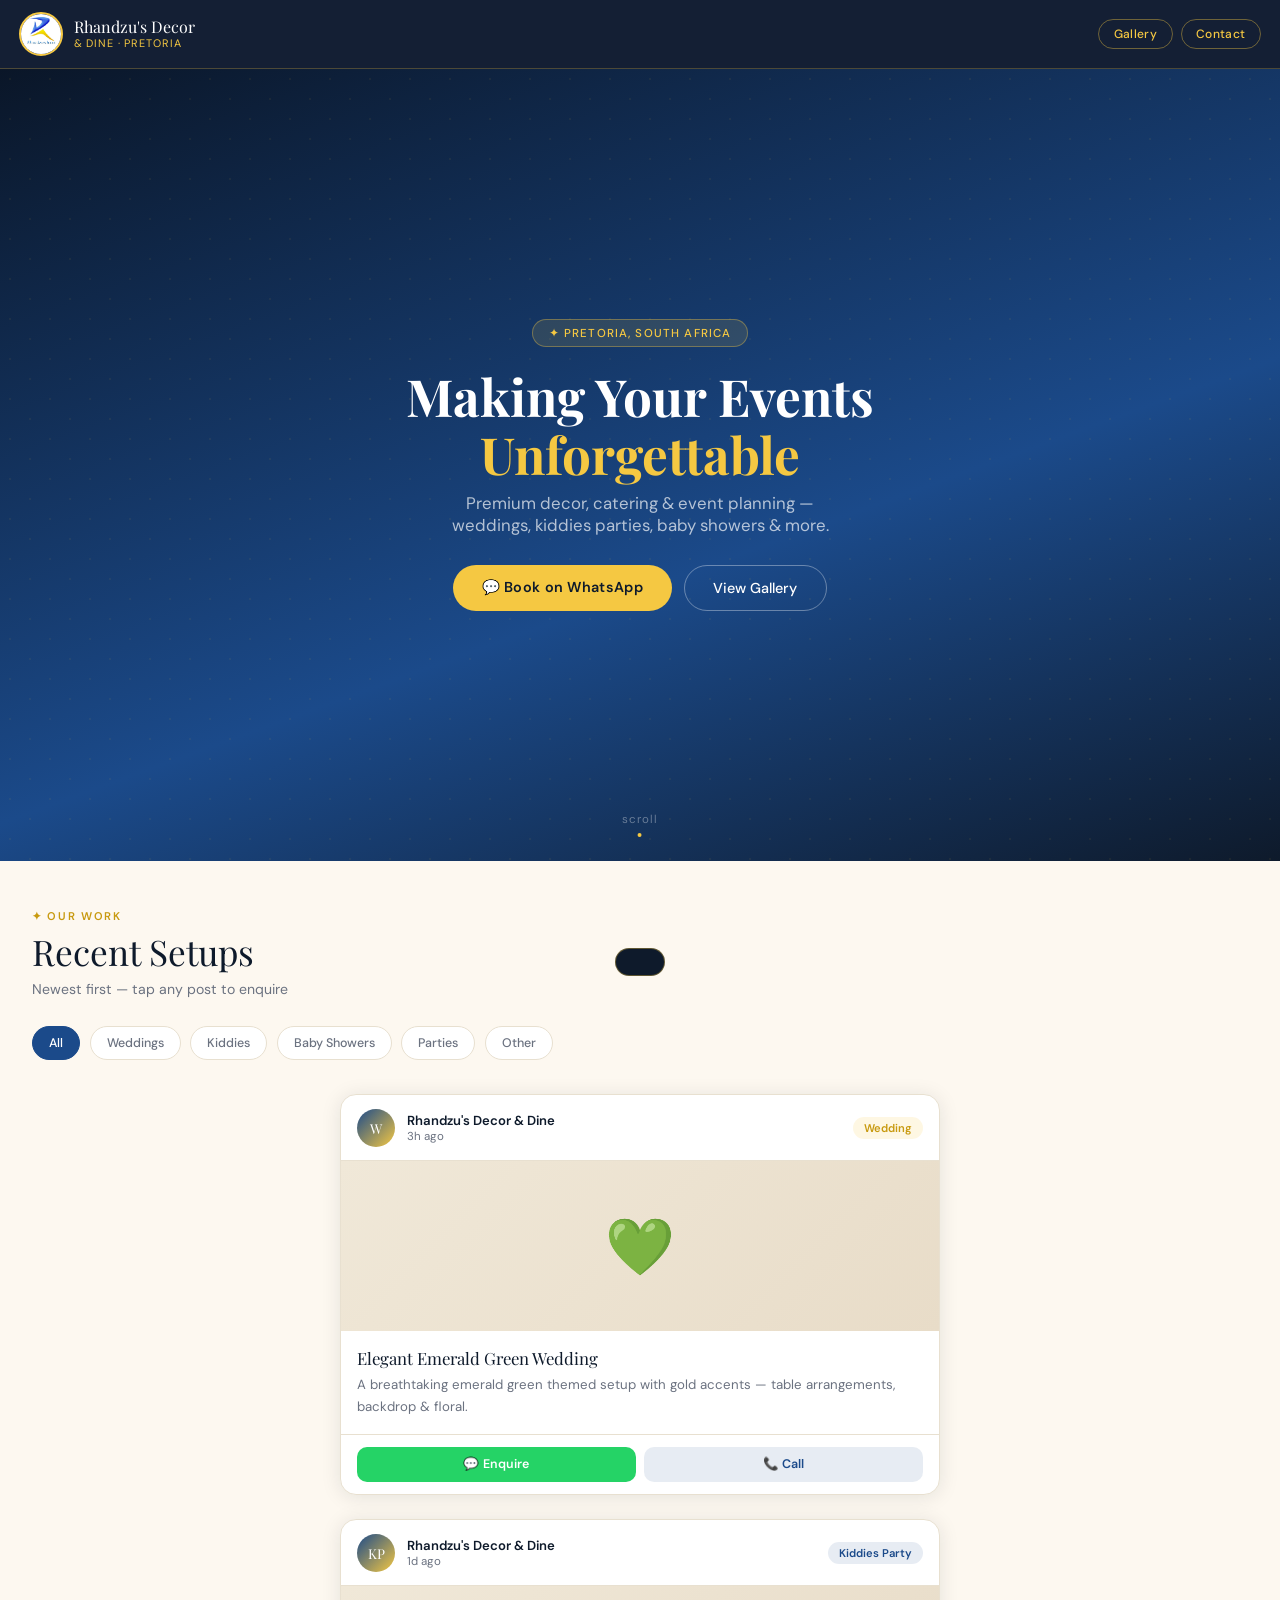
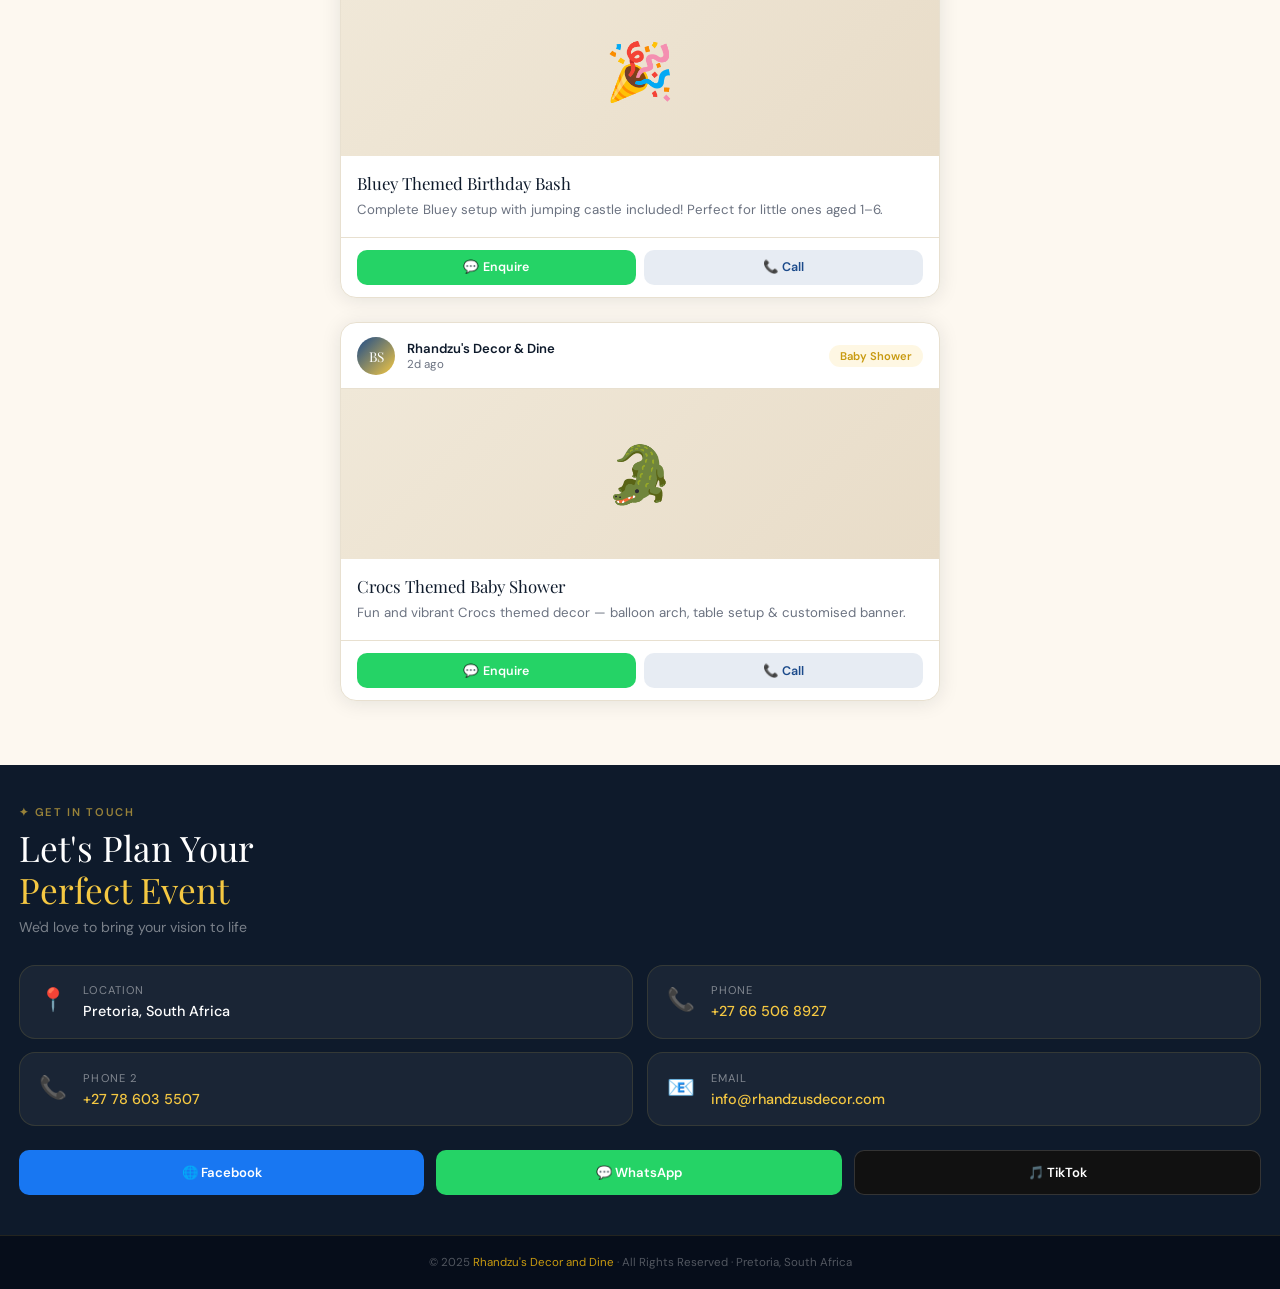
==== index.html @ 40aa4dc4 "moved the files to the root" ====
<!DOCTYPE html>
<html lang="en">
<head>
  <meta charset="UTF-8"/>
  <meta name="viewport" content="width=device-width, initial-scale=1.0, maximum-scale=1.0"/>
  <meta name="description" content="Rhandzu's Decor and Dine — Premium event planning, decor & catering in Pretoria, South Africa. Weddings, kiddies parties, baby showers & more."/>
  <title>Rhandzu's Decor &amp; Dine | Pretoria</title>
  <link rel="icon" href="assets/Logo.jpg" type="image/jpeg"/>
  <link rel="preconnect" href="https://fonts.googleapis.com"/>
  <link href="https://fonts.googleapis.com/css2?family=Playfair+Display:ital,wght@0,400;0,700;1,400&family=DM+Sans:wght@300;400;500;600&display=swap" rel="stylesheet"/>
  <link rel="stylesheet" href="css/style.css"/>
  <style>
    /* Shimmer for skeletons */
    @keyframes shimmer {
      0%   { background-position: 200% 0; }
      100% { background-position: -200% 0; }
    }
    [style*="shimmer"] {
      background: linear-gradient(90deg,#e8e0d0 25%,#f5f0e8 50%,#e8e0d0 75%);
      background-size: 200% 100%;
      animation: shimmer 1.4s infinite;
    }
  </style>
</head>
<body>

  <!-- ─── HEADER ─── -->
  <header class="site-header">
    <div class="header-brand">
      <img
        src="assets/Logo.jpg"
        alt="Rhandzu's Decor Logo"
        class="header-logo"
        id="logoTrigger"
        draggable="false"
      />
      <div>
        <div class="brand-name">Rhandzu's Decor</div>
        <div class="brand-sub">&amp; Dine · Pretoria</div>
      </div>
    </div>
    <nav class="header-nav">
      <a href="#gallery" class="nav-btn">Gallery</a>
      <a href="#contact" class="nav-btn">Contact</a>
    </nav>
  </header>

  <!-- ─── HERO ─── -->
  <section class="hero">
    <div class="hero-pattern"></div>
    <div class="hero-badge">✦ Pretoria, South Africa</div>
    <h1>Making Your Events<br/><em>Unforgettable</em></h1>
    <p>Premium decor, catering &amp; event planning — weddings, kiddies parties, baby showers &amp; more.</p>
    <div class="hero-cta">
      <a href="https://wa.me/27786035507" target="_blank" class="btn-primary">💬 Book on WhatsApp</a>
      <a href="#gallery" class="btn-outline">View Gallery</a>
    </div>
    <div class="hero-scroll">
      <span>scroll</span>
      <div class="scroll-dot"></div>
    </div>
  </section>

  <!-- ─── GALLERY FEED ─── -->
  <section class="section" id="gallery">
    <div class="section-label">✦ Our Work</div>
    <div class="section-title">Recent Setups</div>
    <div class="section-sub">Newest first — tap any post to enquire</div>

    <div class="service-chips">
      <div class="chip active"          onclick="filterFeed('all', this)">All</div>
      <div class="chip" onclick="filterFeed('Wedding', this)">Weddings</div>
      <div class="chip" onclick="filterFeed('Kiddies Party', this)">Kiddies</div>
      <div class="chip" onclick="filterFeed('Baby Shower', this)">Baby Showers</div>
      <div class="chip" onclick="filterFeed('Party', this)">Parties</div>
      <div class="chip" onclick="filterFeed('Other', this)">Other</div>
    </div>

    <div class="feed" id="feedContainer"></div>
    <div class="empty-state" id="emptyState">
      <div class="empty-icon">📸</div>
      <p>No posts in this category yet.<br/>Check back soon or explore another!</p>
    </div>
  </section>

  <!-- ─── CONTACT ─── -->
  <section class="contact-section" id="contact">
    <div class="section-label">✦ Get In Touch</div>
    <div class="section-title">Let's Plan Your<br/><em>Perfect Event</em></div>
    <div class="section-sub">We'd love to bring your vision to life</div>

    <div class="contact-grid">
      <div class="contact-item">
        <div class="contact-icon">📍</div>
        <div>
          <div class="contact-label">Location</div>
          <div class="contact-value">Pretoria, South Africa</div>
        </div>
      </div>
      <div class="contact-item">
        <div class="contact-icon">📞</div>
        <div>
          <div class="contact-label">Phone</div>
          <div class="contact-value"><a href="tel:+27665068927">+27 66 506 8927</a></div>
        </div>
      </div>
      <div class="contact-item">
        <div class="contact-icon">📞</div>
        <div>
          <div class="contact-label">Phone 2</div>
          <div class="contact-value"><a href="tel:+27786035507">+27 78 603 5507</a></div>
        </div>
      </div>
      <div class="contact-item">
        <div class="contact-icon">📧</div>
        <div>
          <div class="contact-label">Email</div>
          <div class="contact-value"><a href="mailto:info@rhandzusdecor.com">info@rhandzusdecor.com</a></div>
        </div>
      </div>
    </div>

    <div class="social-row">
      <a href="https://www.facebook.com/rhandzusdecor" target="_blank" class="social-btn fb">🌐 Facebook</a>
      <a href="https://wa.me/27786035507" target="_blank" class="social-btn wa">💬 WhatsApp</a>
      <a href="https://www.tiktok.com/@rhandzusdecor" target="_blank" class="social-btn tt">🎵 TikTok</a>
    </div>
  </section>

  <!-- ─── FOOTER ─── -->
  <footer class="site-footer">
    <p>© 2025 <span>Rhandzu's Decor and Dine</span> · All Rights Reserved · Pretoria, South Africa</p>
  </footer>

  <!-- ─── TOAST ─── -->
  <div class="toast" id="toast"></div>

  <script src="js/feed.js"></script>
</body>
</html>
---- css/style.css ----
/* ─── RESET ─── */
*, *::before, *::after { margin: 0; padding: 0; box-sizing: border-box; }

/* ─── TOKENS ─── */
:root {
  --gold: #F5C842;
  --gold-dark: #C89A10;
  --gold-light: rgba(245,200,66,0.15);
  --blue: #1B4A8A;
  --blue-light: #2D6CC8;
  --cream: #FDF8F0;
  --dark: #0E1A2B;
  --darker: #060d1a;
  --text: #1A2033;
  --muted: #6B7280;
  --white: #fff;
  --border: #E8E0D0;
  --card-bg: #fff;
  --radius: 16px;
  --radius-sm: 10px;
  --shadow: 0 2px 20px rgba(14,26,43,0.10);
}

html { scroll-behavior: smooth; }
body {
  font-family: 'DM Sans', sans-serif;
  background: var(--cream);
  color: var(--text);
  overflow-x: hidden;
  -webkit-font-smoothing: antialiased;
}

/* ─── HEADER ─── */
.site-header {
  position: sticky; top: 0; z-index: 100;
  background: rgba(11,22,44,0.96);
  backdrop-filter: blur(14px);
  display: flex; align-items: center; justify-content: space-between;
  padding: 0.75rem 1.2rem;
  border-bottom: 1.5px solid rgba(245,200,66,0.25);
}
.header-brand { display: flex; align-items: center; gap: 0.65rem; }
.header-logo {
  width: 44px; height: 44px; border-radius: 50%;
  border: 2px solid var(--gold); object-fit: cover;
  cursor: pointer;
  transition: transform 0.15s ease;
  user-select: none;
}
.header-logo:active { transform: scale(0.88); }
.brand-name {
  font-family: 'Playfair Display', serif;
  font-size: 1rem; color: var(--white); line-height: 1.1;
}
.brand-sub { font-size: 0.68rem; color: var(--gold); letter-spacing: 0.08em; text-transform: uppercase; }
.header-nav { display: flex; gap: 0.5rem; align-items: center; }
.nav-btn {
  background: none; border: 1.5px solid rgba(245,200,66,0.4);
  color: var(--gold); padding: 0.4rem 0.9rem; border-radius: 20px;
  font-family: 'DM Sans', sans-serif; font-size: 0.75rem; font-weight: 500;
  cursor: pointer; transition: all 0.2s; letter-spacing: 0.03em;
  text-decoration: none; display: inline-block;
}
.nav-btn:hover, .nav-btn.active { background: var(--gold); color: var(--dark); }

/* ─── HERO ─── */
.hero {
  min-height: 92vh;
  background: linear-gradient(160deg, #0a1628 0%, #1B4A8A 60%, #0e1a2b 100%);
  display: flex; flex-direction: column; align-items: center; justify-content: center;
  text-align: center; padding: 2rem 1.2rem;
  position: relative; overflow: hidden;
}
.hero-pattern {
  position: absolute; inset: 0; opacity: 0.06;
  background-image:
    radial-gradient(circle at 25% 25%, var(--gold) 1px, transparent 1px),
    radial-gradient(circle at 75% 75%, var(--gold) 1px, transparent 1px);
  background-size: 40px 40px;
}
.hero-badge {
  background: rgba(245,200,66,0.12); border: 1px solid rgba(245,200,66,0.35);
  color: var(--gold); padding: 0.35rem 1rem; border-radius: 20px;
  font-size: 0.72rem; letter-spacing: 0.1em; text-transform: uppercase;
  margin-bottom: 1.2rem; font-weight: 500;
}
.hero h1 {
  font-family: 'Playfair Display', serif;
  font-size: clamp(2rem, 7vw, 3.2rem);
  color: var(--white); line-height: 1.15; margin-bottom: 0.5rem;
}
.hero h1 em { color: var(--gold); font-style: normal; }
.hero p {
  color: rgba(255,255,255,0.68); font-size: clamp(0.88rem, 3vw, 1.05rem);
  max-width: 400px; margin: 0 auto 1.8rem;
}
.hero-cta { display: flex; gap: 0.75rem; flex-wrap: wrap; justify-content: center; }
.hero-scroll {
  position: absolute; bottom: 1.5rem; left: 50%; transform: translateX(-50%);
  color: rgba(255,255,255,0.35); font-size: 0.72rem; letter-spacing: 0.1em;
  display: flex; flex-direction: column; align-items: center; gap: 0.4rem;
}
.scroll-dot {
  width: 4px; height: 4px; background: var(--gold); border-radius: 50%;
  animation: scrollBounce 1.5s ease-in-out infinite;
}
@keyframes scrollBounce { 0%,100%{transform:translateY(0);} 50%{transform:translateY(6px);} }

/* ─── BUTTONS ─── */
.btn-primary {
  background: var(--gold); color: var(--dark);
  padding: 0.8rem 1.8rem; border-radius: 25px; border: none;
  font-family: 'DM Sans', sans-serif; font-size: 0.9rem; font-weight: 600;
  cursor: pointer; transition: all 0.25s; letter-spacing: 0.02em;
  text-decoration: none; display: inline-block;
}
.btn-primary:hover { background: var(--gold-dark); transform: translateY(-2px); }
.btn-outline {
  background: none; color: var(--white);
  padding: 0.8rem 1.8rem; border-radius: 25px;
  border: 1.5px solid rgba(255,255,255,0.35);
  font-family: 'DM Sans', sans-serif; font-size: 0.9rem; font-weight: 500;
  cursor: pointer; transition: all 0.25s; text-decoration: none; display: inline-block;
}
.btn-outline:hover { border-color: var(--gold); color: var(--gold); }

/* ─── SECTIONS ─── */
.section { padding: 2.5rem 1.2rem; }
.section-label {
  font-size: 0.7rem; letter-spacing: 0.15em; text-transform: uppercase;
  color: var(--gold-dark); font-weight: 600; margin-bottom: 0.5rem;
}
.section-title {
  font-family: 'Playfair Display', serif;
  font-size: clamp(1.5rem, 5vw, 2.2rem);
  color: var(--dark); line-height: 1.2; margin-bottom: 0.4rem;
}
.section-sub { color: var(--muted); font-size: 0.88rem; margin-bottom: 1.8rem; }

/* ─── FILTER CHIPS ─── */
.service-chips {
  display: flex; gap: 0.6rem; flex-wrap: wrap; margin-bottom: 1.8rem;
  overflow-x: auto; padding-bottom: 0.3rem;
  scrollbar-width: none;
}
.service-chips::-webkit-scrollbar { display: none; }
.chip {
  padding: 0.5rem 1rem; border-radius: 20px; white-space: nowrap;
  font-size: 0.78rem; font-weight: 500; cursor: pointer; transition: all 0.2s;
  border: 1.5px solid var(--border); background: var(--white); color: var(--muted);
  flex-shrink: 0;
}
.chip.active { background: var(--blue); color: var(--white); border-color: var(--blue); }
.chip:hover:not(.active) { border-color: var(--blue-light); color: var(--blue); }

/* ─── FEED CARDS ─── */
.feed { display: flex; flex-direction: column; gap: 1.5rem; }
.feed-card {
  background: var(--card-bg); border-radius: var(--radius);
  border: 1px solid var(--border); overflow: hidden;
  box-shadow: var(--shadow);
  animation: fadeUp 0.4s ease both;
}
@keyframes fadeUp { from{opacity:0;transform:translateY(20px);} to{opacity:1;transform:translateY(0);} }

.feed-card-header {
  display: flex; align-items: center; gap: 0.75rem;
  padding: 0.85rem 1rem; border-bottom: 1px solid var(--border);
}
.feed-avatar {
  width: 38px; height: 38px; border-radius: 50%;
  background: linear-gradient(135deg, var(--blue), var(--gold));
  display: flex; align-items: center; justify-content: center;
  font-family: 'Playfair Display', serif; font-size: 0.85rem; color: var(--white);
  flex-shrink: 0;
}
.feed-meta { flex: 1; }
.feed-handle { font-size: 0.82rem; font-weight: 600; color: var(--dark); }
.feed-date { font-size: 0.72rem; color: var(--muted); }
.feed-badge {
  background: rgba(27,74,138,0.1); color: var(--blue);
  padding: 0.25rem 0.7rem; border-radius: 12px; font-size: 0.7rem; font-weight: 600;
}
.feed-badge.gold { background: var(--gold-light); color: var(--gold-dark); }

.feed-images { position: relative; background: #f0e8d8; }
.feed-images img {
  width: 100%; display: block; object-fit: cover;
  max-height: 400px; background: #e8e0d0;
}
.feed-img-count {
  position: absolute; bottom: 0.75rem; right: 0.75rem;
  background: rgba(14,26,43,0.75); color: var(--white);
  padding: 0.3rem 0.7rem; border-radius: 12px; font-size: 0.72rem; font-weight: 500;
  backdrop-filter: blur(4px);
}
.feed-multi { display: grid; grid-template-columns: 1fr 1fr; gap: 2px; }
.feed-multi img { height: 170px; object-fit: cover; width: 100%; max-height: none; }
.feed-multi img:first-child:nth-last-child(odd) { grid-column: 1/-1; height: 210px; }

.feed-placeholder {
  height: 170px; display: flex; align-items: center; justify-content: center;
  background: linear-gradient(135deg, #f0e8d8, #e8dcc8); font-size: 3.5rem;
}

.feed-body { padding: 1rem; }
.feed-title {
  font-family: 'Playfair Display', serif; font-size: 1.05rem;
  color: var(--dark); margin-bottom: 0.3rem;
}
.feed-desc { font-size: 0.83rem; color: var(--muted); line-height: 1.65; }

.feed-actions {
  display: flex; gap: 0.5rem; padding: 0.75rem 1rem;
  border-top: 1px solid var(--border);
}
.action-btn {
  flex: 1; padding: 0.6rem 0.5rem; border-radius: var(--radius-sm); border: none;
  font-family: 'DM Sans', sans-serif; font-size: 0.78rem; font-weight: 600;
  cursor: pointer; transition: all 0.2s; letter-spacing: 0.01em;
}
.action-btn.whatsapp { background: #25D366; color: #fff; }
.action-btn.whatsapp:hover { background: #1da851; }
.action-btn.call { background: rgba(27,74,138,0.1); color: var(--blue); }
.action-btn.call:hover { background: rgba(27,74,138,0.2); }

/* ─── EMPTY STATE ─── */
.empty-state {
  text-align: center; padding: 3.5rem 1.5rem;
  color: var(--muted); display: none;
}
.empty-state.visible { display: block; }
.empty-icon { font-size: 3rem; margin-bottom: 1rem; opacity: 0.4; }
.empty-state p { font-size: 0.9rem; line-height: 1.7; }

/* ─── CONTACT SECTION ─── */
.contact-section {
  background: var(--dark); padding: 2.5rem 1.2rem; margin-top: 1rem;
}
.contact-section .section-label { color: rgba(245,200,66,0.6); }
.contact-section .section-title { color: var(--white); }
.contact-section .section-title em { color: var(--gold); font-style: normal; }
.contact-section .section-sub { color: rgba(255,255,255,0.45); }

.contact-grid { display: grid; gap: 0.85rem; margin-top: 1.5rem; }
.contact-item {
  background: rgba(255,255,255,0.05); border-radius: var(--radius);
  padding: 1.1rem 1.2rem; border: 1px solid rgba(245,200,66,0.12);
  display: flex; align-items: flex-start; gap: 1rem;
}
.contact-icon { font-size: 1.4rem; flex-shrink: 0; margin-top: 0.1rem; }
.contact-label {
  color: rgba(255,255,255,0.45); font-size: 0.7rem;
  text-transform: uppercase; letter-spacing: 0.1em; margin-bottom: 0.3rem;
}
.contact-value { color: var(--white); font-size: 0.9rem; font-weight: 500; }
.contact-value a { color: var(--gold); text-decoration: none; }

.social-row { display: flex; gap: 0.75rem; margin-top: 1.5rem; flex-wrap: wrap; }
.social-btn {
  flex: 1; min-width: 110px; padding: 0.8rem;
  border-radius: var(--radius-sm); border: none;
  display: flex; align-items: center; justify-content: center; gap: 0.5rem;
  font-family: 'DM Sans', sans-serif; font-size: 0.82rem; font-weight: 600;
  cursor: pointer; transition: all 0.2s; text-decoration: none;
}
.social-btn.fb { background: #1877F2; color: #fff; }
.social-btn.fb:hover { background: #1565d8; }
.social-btn.wa { background: #25D366; color: #fff; }
.social-btn.wa:hover { background: #1da851; }
.social-btn.tt { background: #111; color: #fff; border: 1px solid rgba(255,255,255,0.15); }
.social-btn.tt:hover { background: #222; }

/* ─── FOOTER ─── */
.site-footer {
  background: var(--darker); padding: 1.2rem;
  text-align: center; color: rgba(255,255,255,0.3); font-size: 0.72rem;
  border-top: 1px solid rgba(245,200,66,0.12);
}
.site-footer span { color: var(--gold-dark); }

/* ─── TOAST ─── */
.toast {
  position: fixed; bottom: 1.5rem; left: 50%;
  transform: translateX(-50%) translateY(100px);
  background: var(--dark); color: var(--white);
  padding: 0.8rem 1.5rem; border-radius: 25px; font-size: 0.85rem;
  border: 1px solid rgba(245,200,66,0.35);
  transition: transform 0.35s cubic-bezier(0.34,1.56,0.64,1);
  z-index: 9999; white-space: nowrap; pointer-events: none;
}
.toast.show { transform: translateX(-50%) translateY(0); }
.toast.success { border-color: rgba(37,211,102,0.5); }
.toast.error { border-color: rgba(239,68,68,0.5); }

/* ─── LOGIN MODAL ─── */
.modal-overlay {
  display: none; position: fixed; inset: 0;
  background: rgba(6,13,26,0.92); z-index: 200;
  align-items: center; justify-content: center; padding: 1.5rem;
}
.modal-overlay.visible { display: flex; }
.modal-box {
  background: var(--dark); border-radius: 20px;
  border: 1px solid rgba(245,200,66,0.25);
  padding: 2rem 1.5rem; width: 100%; max-width: 340px;
}
.modal-box h2 {
  font-family: 'Playfair Display', serif; color: var(--white);
  margin-bottom: 0.3rem; font-size: 1.3rem;
}
.modal-box p { color: rgba(255,255,255,0.45); font-size: 0.82rem; margin-bottom: 1.5rem; }
.modal-actions { display: flex; gap: 0.75rem; margin-top: 1.2rem; }
.modal-error { color: #f87171; font-size: 0.78rem; margin-top: 0.75rem; display: none; }

/* ─── LOADING ─── */
.spinner {
  display: inline-block; width: 18px; height: 18px;
  border: 2px solid rgba(255,255,255,0.3);
  border-top-color: var(--white); border-radius: 50%;
  animation: spin 0.7s linear infinite;
}
@keyframes spin { to { transform: rotate(360deg); } }

/* ─── SHARED FORM ELEMENTS ─── */
.form-group { margin-bottom: 1.2rem; }
.form-label {
  display: block; color: rgba(255,255,255,0.65); font-size: 0.78rem;
  font-weight: 500; margin-bottom: 0.45rem; letter-spacing: 0.03em;
}
.form-input, .form-select, .form-textarea {
  width: 100%; padding: 0.75rem 1rem; border-radius: var(--radius-sm);
  background: rgba(255,255,255,0.07); border: 1.5px solid rgba(255,255,255,0.1);
  color: var(--white); font-family: 'DM Sans', sans-serif; font-size: 0.88rem;
  transition: border-color 0.2s; outline: none;
}
.form-input:focus, .form-select:focus, .form-textarea:focus {
  border-color: var(--gold);
}
.form-input::placeholder, .form-textarea::placeholder { color: rgba(255,255,255,0.25); }
.form-select option { background: var(--dark); color: var(--white); }
.form-textarea { min-height: 90px; resize: vertical; }

.submit-btn {
  width: 100%; padding: 1rem; border-radius: 25px; border: none;
  background: var(--gold); color: var(--dark);
  font-family: 'DM Sans', sans-serif; font-size: 0.95rem; font-weight: 600;
  cursor: pointer; transition: all 0.25s; letter-spacing: 0.02em;
  display: flex; align-items: center; justify-content: center; gap: 0.5rem;
}
.submit-btn:hover:not(:disabled) { background: var(--gold-dark); }
.submit-btn:disabled { opacity: 0.5; cursor: not-allowed; }

.cancel-btn {
  flex: 0.5; padding: 1rem; border-radius: 25px;
  border: 1.5px solid rgba(255,255,255,0.15);
  background: none; color: rgba(255,255,255,0.45);
  cursor: pointer; font-size: 0.85rem; transition: all 0.2s;
}
.cancel-btn:hover { border-color: rgba(255,255,255,0.3); color: rgba(255,255,255,0.7); }

/* ─── RESPONSIVE ─── */
@media (min-width: 600px) {
  .feed { max-width: 540px; margin: 0 auto; }
  .contact-grid { grid-template-columns: 1fr 1fr; }
  .section { padding: 3rem 2rem; }
  .hero { min-height: 88vh; }
}
@media (min-width: 900px) {
  .feed { max-width: 600px; }
}
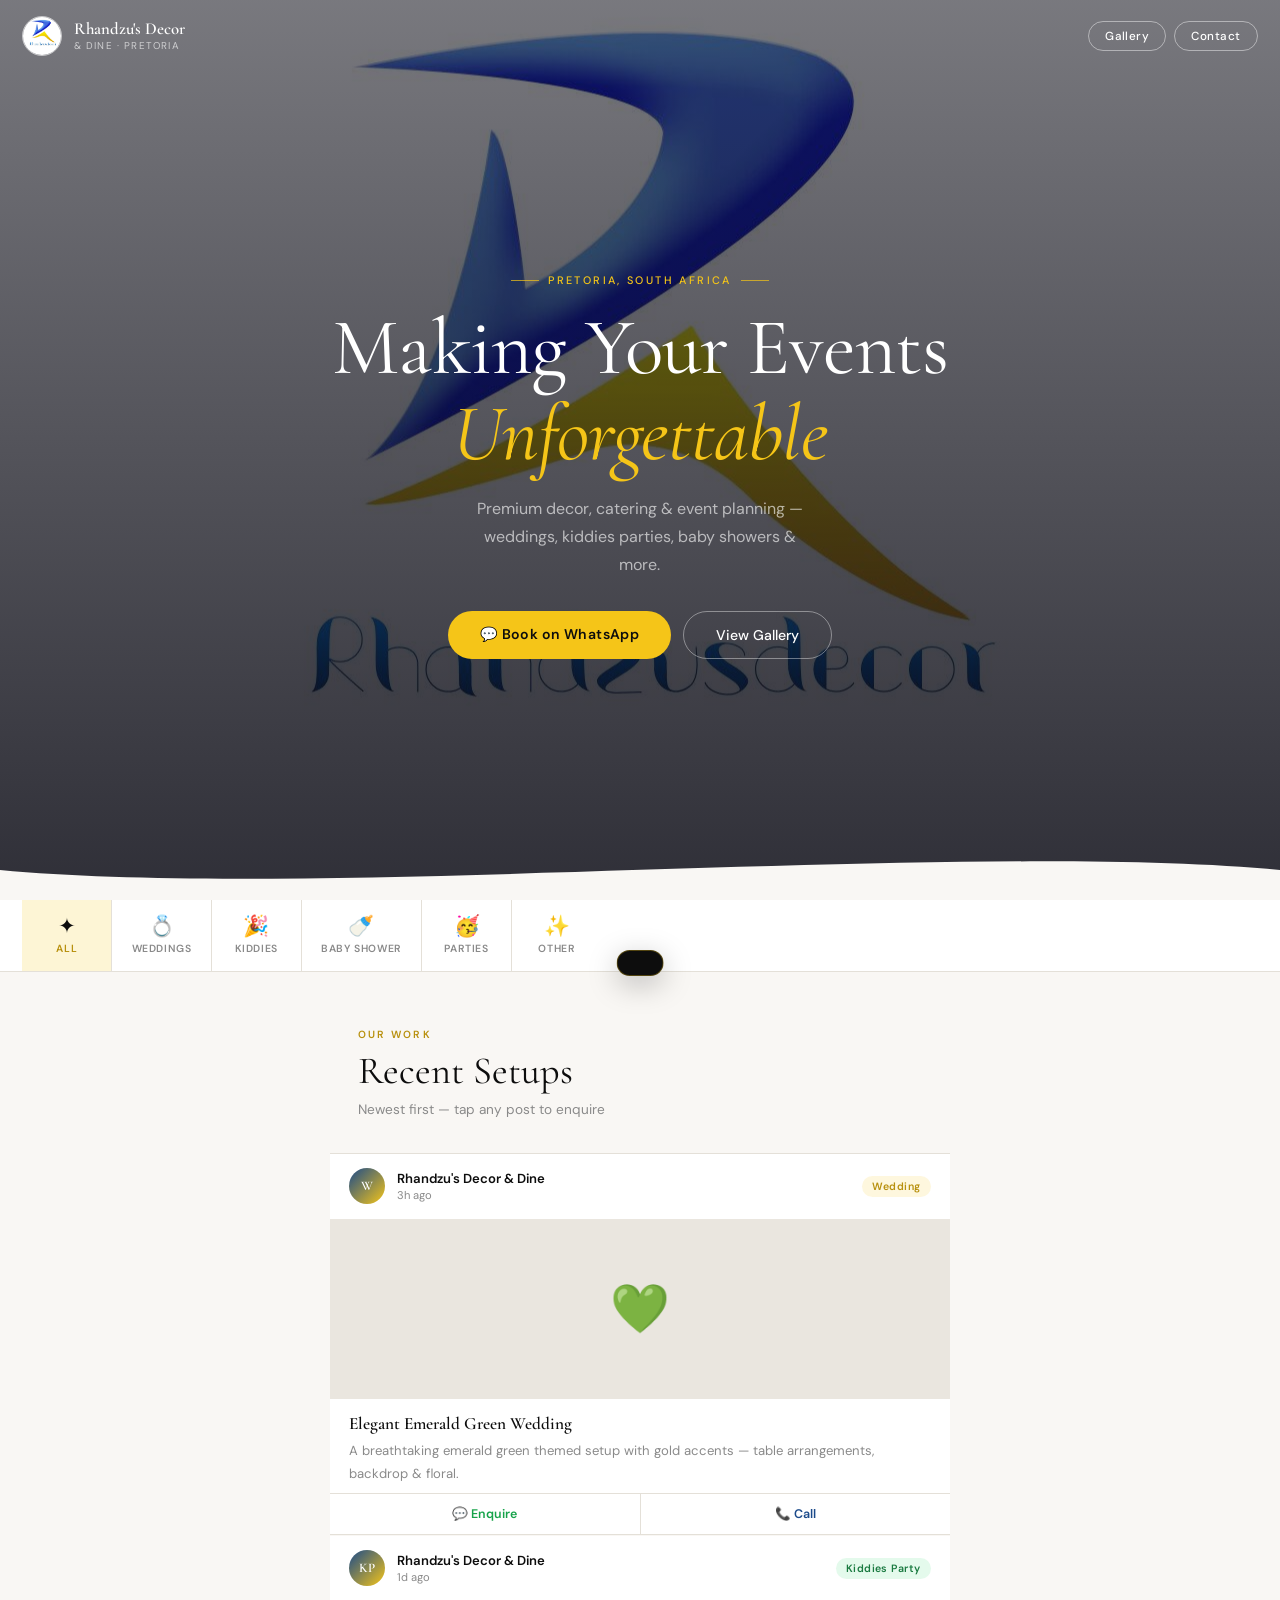
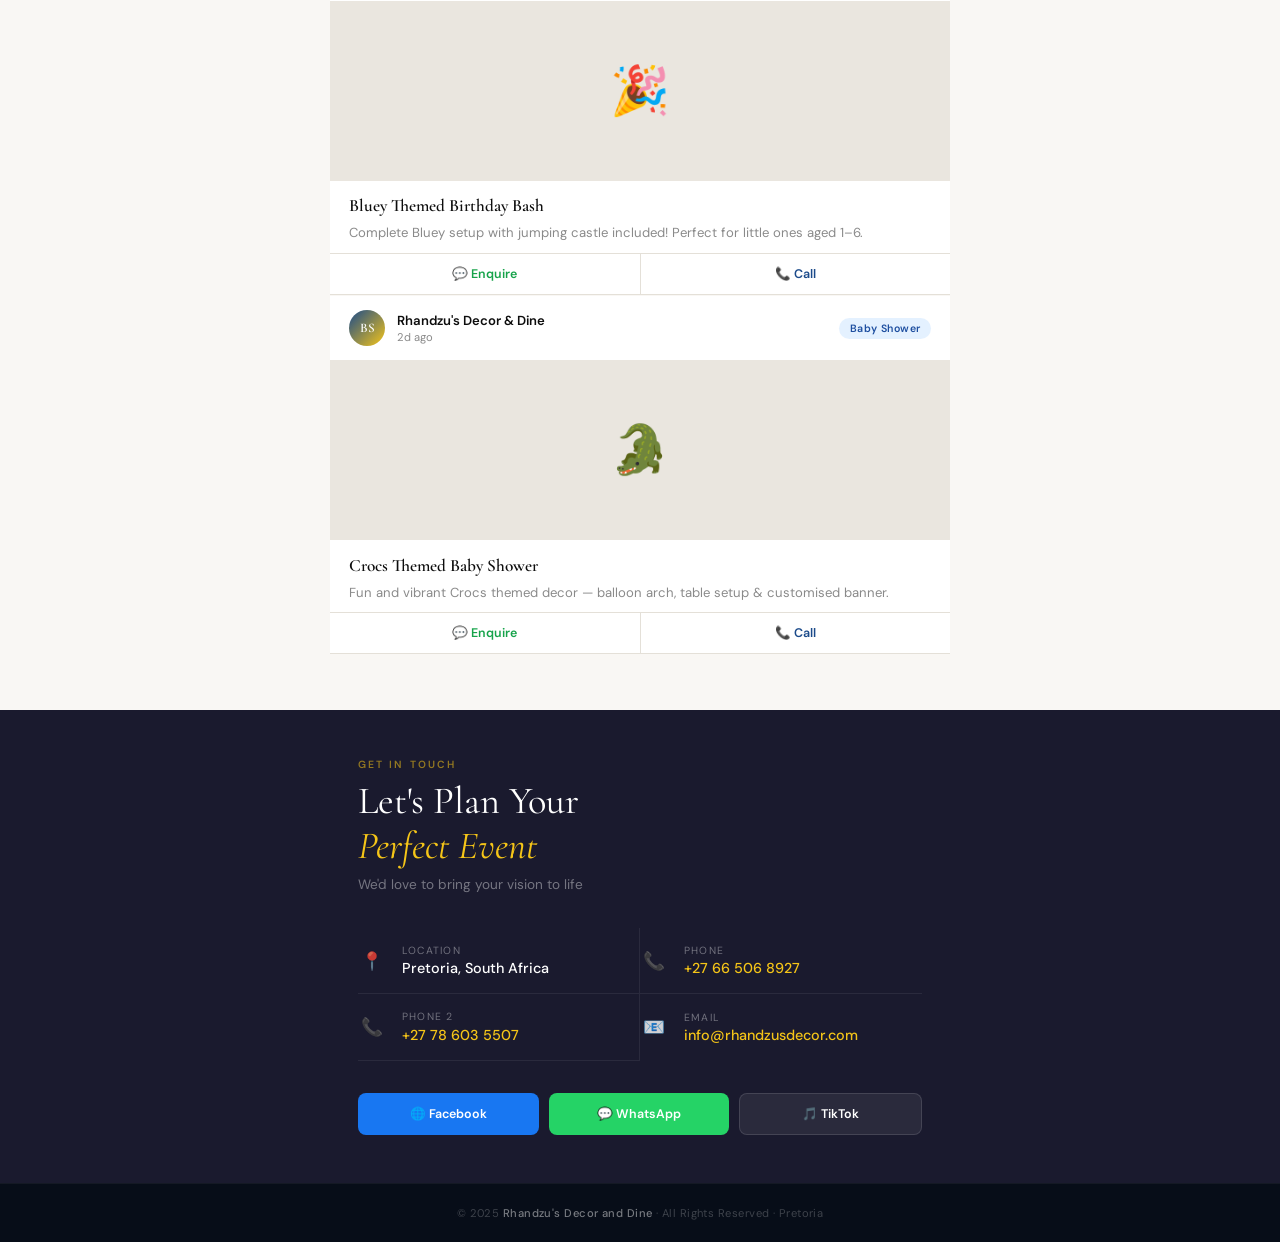
==== commit 6f7e5eec: "changed the overall design" ====
--- a/index.html
+++ b/index.html
@@ -3,33 +3,21 @@
 <head>
   <meta charset="UTF-8"/>
   <meta name="viewport" content="width=device-width, initial-scale=1.0, maximum-scale=1.0"/>
-  <meta name="description" content="Rhandzu's Decor and Dine — Premium event planning, decor & catering in Pretoria, South Africa. Weddings, kiddies parties, baby showers & more."/>
-  <title>Rhandzu's Decor &amp; Dine | Pretoria</title>
+  <meta name="description" content="Rhandzu's Decor and Dine — Premium event decor & catering in Pretoria. Weddings, kiddies parties, baby showers & more."/>
+  <title>Rhandzu's Decor &amp; Dine</title>
   <link rel="icon" href="assets/Logo.jpg" type="image/jpeg"/>
   <link rel="preconnect" href="https://fonts.googleapis.com"/>
-  <link href="https://fonts.googleapis.com/css2?family=Playfair+Display:ital,wght@0,400;0,700;1,400&family=DM+Sans:wght@300;400;500;600&display=swap" rel="stylesheet"/>
+  <link href="https://fonts.googleapis.com/css2?family=Cormorant+Garamond:ital,wght@0,400;0,600;1,400;1,600&family=DM+Sans:wght@300;400;500;600&display=swap" rel="stylesheet"/>
   <link rel="stylesheet" href="css/style.css"/>
-  <style>
-    /* Shimmer for skeletons */
-    @keyframes shimmer {
-      0%   { background-position: 200% 0; }
-      100% { background-position: -200% 0; }
-    }
-    [style*="shimmer"] {
-      background: linear-gradient(90deg,#e8e0d0 25%,#f5f0e8 50%,#e8e0d0 75%);
-      background-size: 200% 100%;
-      animation: shimmer 1.4s infinite;
-    }
-  </style>
 </head>
 <body>
 
   <!-- ─── HEADER ─── -->
-  <header class="site-header">
+  <header class="site-header" id="siteHeader">
     <div class="header-brand">
       <img
         src="assets/Logo.jpg"
-        alt="Rhandzu's Decor Logo"
+        alt="Rhandzu's Decor"
         class="header-logo"
         id="logoTrigger"
         draggable="false"
@@ -46,95 +34,167 @@
   </header>
 
   <!-- ─── HERO ─── -->
-  <section class="hero">
-    <div class="hero-pattern"></div>
-    <div class="hero-badge">✦ Pretoria, South Africa</div>
-    <h1>Making Your Events<br/><em>Unforgettable</em></h1>
-    <p>Premium decor, catering &amp; event planning — weddings, kiddies parties, baby showers &amp; more.</p>
-    <div class="hero-cta">
-      <a href="https://wa.me/27786035507" target="_blank" class="btn-primary">💬 Book on WhatsApp</a>
-      <a href="#gallery" class="btn-outline">View Gallery</a>
-    </div>
-    <div class="hero-scroll">
-      <span>scroll</span>
-      <div class="scroll-dot"></div>
+  <section class="hero" id="hero">
+    <div class="hero-bg" id="heroBg"></div>
+    <div class="hero-overlay"></div>
+
+    <div class="hero-content">
+      <div class="hero-eyebrow">Pretoria, South Africa</div>
+      <h1>Making Your Events<br/><em>Unforgettable</em></h1>
+      <p class="hero-sub">
+        Premium decor, catering &amp; event planning —<br/>
+        weddings, kiddies parties, baby showers &amp; more.
+      </p>
+      <div class="hero-cta">
+        <a href="https://wa.me/27786035507" target="_blank" class="btn-primary">
+          💬 Book on WhatsApp
+        </a>
+        <a href="#gallery" class="btn-ghost">View Gallery</a>
+      </div>
+    </div>
+
+    <!-- Smooth wave into white -->
+    <div class="hero-divider">
+      <svg viewBox="0 0 1440 60" preserveAspectRatio="none" xmlns="http://www.w3.org/2000/svg">
+        <path d="M0,30 C360,60 1080,0 1440,30 L1440,60 L0,60 Z" fill="#F9F7F4"/>
+      </svg>
     </div>
   </section>
 
-  <!-- ─── GALLERY FEED ─── -->
+  <!-- ─── CATEGORY STRIP ─── -->
+  <div class="services-strip" id="categoryStrip">
+    <div class="strip-item active" onclick="filterFeed('all',this)">
+      <span class="strip-icon">✦</span>
+      <span class="strip-label">All</span>
+    </div>
+    <div class="strip-item" onclick="filterFeed('Wedding',this)">
+      <span class="strip-icon">💍</span>
+      <span class="strip-label">Weddings</span>
+    </div>
+    <div class="strip-item" onclick="filterFeed('Kiddies Party',this)">
+      <span class="strip-icon">🎉</span>
+      <span class="strip-label">Kiddies</span>
+    </div>
+    <div class="strip-item" onclick="filterFeed('Baby Shower',this)">
+      <span class="strip-icon">🍼</span>
+      <span class="strip-label">Baby Shower</span>
+    </div>
+    <div class="strip-item" onclick="filterFeed('Party',this)">
+      <span class="strip-icon">🥳</span>
+      <span class="strip-label">Parties</span>
+    </div>
+    <div class="strip-item" onclick="filterFeed('Other',this)">
+      <span class="strip-icon">✨</span>
+      <span class="strip-label">Other</span>
+    </div>
+  </div>
+
+  <!-- ─── GALLERY ─── -->
   <section class="section" id="gallery">
-    <div class="section-label">✦ Our Work</div>
-    <div class="section-title">Recent Setups</div>
-    <div class="section-sub">Newest first — tap any post to enquire</div>
-
-    <div class="service-chips">
-      <div class="chip active"          onclick="filterFeed('all', this)">All</div>
-      <div class="chip" onclick="filterFeed('Wedding', this)">Weddings</div>
-      <div class="chip" onclick="filterFeed('Kiddies Party', this)">Kiddies</div>
-      <div class="chip" onclick="filterFeed('Baby Shower', this)">Baby Showers</div>
-      <div class="chip" onclick="filterFeed('Party', this)">Parties</div>
-      <div class="chip" onclick="filterFeed('Other', this)">Other</div>
-    </div>
-
+    <div class="section-inner">
+      <div class="section-eyebrow">Our Work</div>
+      <div class="section-title">Recent Setups</div>
+      <div class="section-sub">Newest first — tap any post to enquire</div>
+    </div>
     <div class="feed" id="feedContainer"></div>
     <div class="empty-state" id="emptyState">
       <div class="empty-icon">📸</div>
-      <p>No posts in this category yet.<br/>Check back soon or explore another!</p>
+      <p>Nothing here yet in this category.<br/>Check back soon!</p>
     </div>
   </section>
 
   <!-- ─── CONTACT ─── -->
   <section class="contact-section" id="contact">
-    <div class="section-label">✦ Get In Touch</div>
-    <div class="section-title">Let's Plan Your<br/><em>Perfect Event</em></div>
-    <div class="section-sub">We'd love to bring your vision to life</div>
-
-    <div class="contact-grid">
-      <div class="contact-item">
-        <div class="contact-icon">📍</div>
-        <div>
-          <div class="contact-label">Location</div>
-          <div class="contact-value">Pretoria, South Africa</div>
-        </div>
-      </div>
-      <div class="contact-item">
-        <div class="contact-icon">📞</div>
-        <div>
-          <div class="contact-label">Phone</div>
-          <div class="contact-value"><a href="tel:+27665068927">+27 66 506 8927</a></div>
-        </div>
-      </div>
-      <div class="contact-item">
-        <div class="contact-icon">📞</div>
-        <div>
-          <div class="contact-label">Phone 2</div>
-          <div class="contact-value"><a href="tel:+27786035507">+27 78 603 5507</a></div>
-        </div>
-      </div>
-      <div class="contact-item">
-        <div class="contact-icon">📧</div>
-        <div>
-          <div class="contact-label">Email</div>
-          <div class="contact-value"><a href="mailto:info@rhandzusdecor.com">info@rhandzusdecor.com</a></div>
-        </div>
-      </div>
-    </div>
-
-    <div class="social-row">
-      <a href="https://www.facebook.com/rhandzusdecor" target="_blank" class="social-btn fb">🌐 Facebook</a>
-      <a href="https://wa.me/27786035507" target="_blank" class="social-btn wa">💬 WhatsApp</a>
-      <a href="https://www.tiktok.com/@rhandzusdecor" target="_blank" class="social-btn tt">🎵 TikTok</a>
+    <div class="section-inner">
+      <div class="section-eyebrow">Get In Touch</div>
+      <div class="section-title">Let's Plan Your<br/><em>Perfect Event</em></div>
+      <div class="section-sub">We'd love to bring your vision to life</div>
+
+      <div class="contact-list">
+        <div class="contact-row">
+          <div class="c-icon">📍</div>
+          <div>
+            <div class="c-label">Location</div>
+            <div class="c-value">Pretoria, South Africa</div>
+          </div>
+        </div>
+        <div class="contact-row">
+          <div class="c-icon">📞</div>
+          <div>
+            <div class="c-label">Phone</div>
+            <div class="c-value"><a href="tel:+27665068927">+27 66 506 8927</a></div>
+          </div>
+        </div>
+        <div class="contact-row">
+          <div class="c-icon">📞</div>
+          <div>
+            <div class="c-label">Phone 2</div>
+            <div class="c-value"><a href="tel:+27786035507">+27 78 603 5507</a></div>
+          </div>
+        </div>
+        <div class="contact-row">
+          <div class="c-icon">📧</div>
+          <div>
+            <div class="c-label">Email</div>
+            <div class="c-value"><a href="mailto:info@rhandzusdecor.com">info@rhandzusdecor.com</a></div>
+          </div>
+        </div>
+      </div>
+
+      <div class="social-row">
+        <a href="https://www.facebook.com/rhandzusdecor" target="_blank" class="social-btn fb">
+          🌐 Facebook
+        </a>
+        <a href="https://wa.me/27786035507" target="_blank" class="social-btn wa">
+          💬 WhatsApp
+        </a>
+        <a href="https://www.tiktok.com/@rhandzusdecor" target="_blank" class="social-btn tt">
+          🎵 TikTok
+        </a>
+      </div>
     </div>
   </section>
 
   <!-- ─── FOOTER ─── -->
   <footer class="site-footer">
-    <p>© 2025 <span>Rhandzu's Decor and Dine</span> · All Rights Reserved · Pretoria, South Africa</p>
+    <p>© 2025 <b>Rhandzu's Decor and Dine</b> · All Rights Reserved · Pretoria</p>
   </footer>
 
   <!-- ─── TOAST ─── -->
   <div class="toast" id="toast"></div>
 
   <script src="js/feed.js"></script>
+  <script>
+    // ── Header scroll effect ──
+    const header = document.getElementById('siteHeader');
+    window.addEventListener('scroll', () => {
+      header.classList.toggle('scrolled', window.scrollY > 60);
+    }, { passive: true });
+
+    // ── Hero bg lazy load + subtle zoom ──
+    const heroBg = document.getElementById('heroBg');
+    const img = new Image();
+    img.onload = () => heroBg.classList.add('loaded');
+    img.src = 'assets/Logo.jpg';
+
+    // ── Logo tap × 5 → admin ──
+    (function() {
+      let count = 0, timer = null;
+      document.getElementById('logoTrigger').addEventListener('click', () => {
+        count++;
+        clearTimeout(timer);
+        if (count >= 5) { count = 0; window.location.href = 'admin.html'; return; }
+        timer = setTimeout(() => { count = 0; }, 3000);
+      });
+    })();
+
+    // ── Strip filter helper (called by onclick) ──
+    function filterFeed(cat, el) {
+      document.querySelectorAll('.strip-item').forEach(i => i.classList.remove('active'));
+      el.classList.add('active');
+      // feed.js exposes this
+      if (typeof window.applyFilter === 'function') window.applyFilter(cat);
+    }
+  </script>
 </body>
 </html>
--- a/css/style.css
+++ b/css/style.css
@@ -1,371 +1,505 @@
 /* ─── RESET ─── */
 *, *::before, *::after { margin: 0; padding: 0; box-sizing: border-box; }
 
-/* ─── TOKENS ─── */
+/* ─── DESIGN TOKENS ─── */
 :root {
-  --gold: #F5C842;
-  --gold-dark: #C89A10;
-  --gold-light: rgba(245,200,66,0.15);
-  --blue: #1B4A8A;
-  --blue-light: #2D6CC8;
-  --cream: #FDF8F0;
-  --dark: #0E1A2B;
-  --darker: #060d1a;
-  --text: #1A2033;
-  --muted: #6B7280;
-  --white: #fff;
-  --border: #E8E0D0;
-  --card-bg: #fff;
-  --radius: 16px;
-  --radius-sm: 10px;
-  --shadow: 0 2px 20px rgba(14,26,43,0.10);
+  --gold:        #F5C518;
+  --gold-dim:    rgba(245,197,24,0.18);
+  --gold-dark:   #B8900E;
+  --blue:        #1B4A8A;
+  --ink:         #0D0D0D;
+  --ink-soft:    #1A1A2E;
+  --white:       #FFFFFF;
+  --off-white:   #F9F7F4;
+  --stone:       #EAE6DF;
+  --muted:       #8A8A8A;
+  --border:      #E4E0D8;
+  --radius:      14px;
+  --radius-sm:   8px;
+  --shadow-sm:   0 1px 4px rgba(0,0,0,0.06);
+  --shadow-md:   0 4px 24px rgba(0,0,0,0.09);
+  --font-serif:  'Cormorant Garamond', 'Playfair Display', Georgia, serif;
+  --font-sans:   'DM Sans', 'Inter', system-ui, sans-serif;
+  --transition:  all 0.22s ease;
 }
 
 html { scroll-behavior: smooth; }
+
 body {
-  font-family: 'DM Sans', sans-serif;
-  background: var(--cream);
-  color: var(--text);
+  font-family: var(--font-sans);
+  background: var(--off-white);
+  color: var(--ink);
   overflow-x: hidden;
   -webkit-font-smoothing: antialiased;
 }
 
-/* ─── HEADER ─── */
+/* ══════════════════════════════════════
+   HEADER — minimal, transparent over hero
+══════════════════════════════════════ */
 .site-header {
-  position: sticky; top: 0; z-index: 100;
-  background: rgba(11,22,44,0.96);
-  backdrop-filter: blur(14px);
+  position: fixed; top: 0; left: 0; right: 0; z-index: 100;
   display: flex; align-items: center; justify-content: space-between;
-  padding: 0.75rem 1.2rem;
-  border-bottom: 1.5px solid rgba(245,200,66,0.25);
-}
-.header-brand { display: flex; align-items: center; gap: 0.65rem; }
+  padding: 1rem 1.4rem;
+  transition: background 0.35s ease, border-color 0.35s ease,
+              backdrop-filter 0.35s ease;
+  border-bottom: 1px solid transparent;
+}
+/* Scrolled state — added via JS */
+.site-header.scrolled {
+  background: rgba(253,252,250,0.96);
+  border-bottom-color: var(--border);
+  backdrop-filter: blur(16px);
+}
+.site-header.scrolled .brand-name { color: var(--ink); }
+.site-header.scrolled .brand-sub  { color: var(--muted); }
+.site-header.scrolled .nav-btn    { color: var(--ink); border-color: var(--border); }
+.site-header.scrolled .nav-btn:hover { background: var(--ink); color: var(--white); border-color: var(--ink); }
+
+.header-brand { display: flex; align-items: center; gap: 0.7rem; }
 .header-logo {
-  width: 44px; height: 44px; border-radius: 50%;
-  border: 2px solid var(--gold); object-fit: cover;
-  cursor: pointer;
-  transition: transform 0.15s ease;
-  user-select: none;
-}
+  width: 40px; height: 40px; border-radius: 50%;
+  object-fit: cover; cursor: pointer;
+  border: 1.5px solid rgba(255,255,255,0.6);
+  transition: var(--transition);
+  user-select: none; -webkit-user-drag: none;
+  flex-shrink: 0;
+}
+.site-header.scrolled .header-logo { border-color: var(--border); }
 .header-logo:active { transform: scale(0.88); }
+
 .brand-name {
-  font-family: 'Playfair Display', serif;
-  font-size: 1rem; color: var(--white); line-height: 1.1;
-}
-.brand-sub { font-size: 0.68rem; color: var(--gold); letter-spacing: 0.08em; text-transform: uppercase; }
-.header-nav { display: flex; gap: 0.5rem; align-items: center; }
+  font-family: var(--font-serif);
+  font-size: 1.05rem; font-weight: 600;
+  color: var(--white); line-height: 1.1;
+  transition: color 0.35s;
+}
+.brand-sub {
+  font-size: 0.62rem; color: rgba(255,255,255,0.65);
+  letter-spacing: 0.12em; text-transform: uppercase;
+  transition: color 0.35s;
+}
+
+.header-nav { display: flex; gap: 0.5rem; }
 .nav-btn {
-  background: none; border: 1.5px solid rgba(245,200,66,0.4);
-  color: var(--gold); padding: 0.4rem 0.9rem; border-radius: 20px;
-  font-family: 'DM Sans', sans-serif; font-size: 0.75rem; font-weight: 500;
-  cursor: pointer; transition: all 0.2s; letter-spacing: 0.03em;
+  background: none;
+  border: 1px solid rgba(255,255,255,0.45);
+  color: var(--white); padding: 0.4rem 1rem; border-radius: 20px;
+  font-family: var(--font-sans); font-size: 0.73rem; font-weight: 500;
+  cursor: pointer; transition: var(--transition); letter-spacing: 0.04em;
   text-decoration: none; display: inline-block;
 }
-.nav-btn:hover, .nav-btn.active { background: var(--gold); color: var(--dark); }
-
-/* ─── HERO ─── */
+.nav-btn:hover {
+  background: var(--white); color: var(--ink); border-color: var(--white);
+}
+
+/* ══════════════════════════════════════
+   HERO — logo as full background
+══════════════════════════════════════ */
 .hero {
-  min-height: 92vh;
-  background: linear-gradient(160deg, #0a1628 0%, #1B4A8A 60%, #0e1a2b 100%);
-  display: flex; flex-direction: column; align-items: center; justify-content: center;
-  text-align: center; padding: 2rem 1.2rem;
-  position: relative; overflow: hidden;
-}
-.hero-pattern {
-  position: absolute; inset: 0; opacity: 0.06;
-  background-image:
-    radial-gradient(circle at 25% 25%, var(--gold) 1px, transparent 1px),
-    radial-gradient(circle at 75% 75%, var(--gold) 1px, transparent 1px);
-  background-size: 40px 40px;
-}
-.hero-badge {
-  background: rgba(245,200,66,0.12); border: 1px solid rgba(245,200,66,0.35);
-  color: var(--gold); padding: 0.35rem 1rem; border-radius: 20px;
-  font-size: 0.72rem; letter-spacing: 0.1em; text-transform: uppercase;
-  margin-bottom: 1.2rem; font-weight: 500;
-}
+  min-height: 100svh;
+  position: relative;
+  display: flex; flex-direction: column;
+  align-items: center; justify-content: center;
+  text-align: center;
+  padding: 6rem 1.5rem 4rem;
+  overflow: hidden;
+}
+
+/* Logo as background */
+.hero-bg {
+  position: absolute; inset: 0;
+  background-image: url('../assets/Logo.jpg');
+  background-size: cover;
+  background-position: center;
+  background-repeat: no-repeat;
+  transform: scale(1.04);
+  transition: transform 8s ease;
+}
+.hero-bg.loaded { transform: scale(1); }
+
+/* Dark gradient overlay so text is readable */
+.hero-overlay {
+  position: absolute; inset: 0;
+  background: linear-gradient(
+    180deg,
+    rgba(10,10,20,0.55) 0%,
+    rgba(10,10,20,0.70) 50%,
+    rgba(10,10,20,0.85) 100%
+  );
+}
+
+/* Everything above the overlays */
+.hero-content {
+  position: relative; z-index: 2;
+  display: flex; flex-direction: column;
+  align-items: center; gap: 0;
+}
+
+.hero-eyebrow {
+  font-size: 0.68rem; letter-spacing: 0.22em; text-transform: uppercase;
+  color: var(--gold); font-weight: 500;
+  margin-bottom: 1.1rem;
+  display: flex; align-items: center; gap: 0.6rem;
+}
+.hero-eyebrow::before,
+.hero-eyebrow::after {
+  content: ''; display: block;
+  width: 28px; height: 1px; background: var(--gold); opacity: 0.7;
+}
+
 .hero h1 {
-  font-family: 'Playfair Display', serif;
-  font-size: clamp(2rem, 7vw, 3.2rem);
-  color: var(--white); line-height: 1.15; margin-bottom: 0.5rem;
-}
-.hero h1 em { color: var(--gold); font-style: normal; }
-.hero p {
-  color: rgba(255,255,255,0.68); font-size: clamp(0.88rem, 3vw, 1.05rem);
-  max-width: 400px; margin: 0 auto 1.8rem;
-}
-.hero-cta { display: flex; gap: 0.75rem; flex-wrap: wrap; justify-content: center; }
-.hero-scroll {
-  position: absolute; bottom: 1.5rem; left: 50%; transform: translateX(-50%);
-  color: rgba(255,255,255,0.35); font-size: 0.72rem; letter-spacing: 0.1em;
-  display: flex; flex-direction: column; align-items: center; gap: 0.4rem;
-}
-.scroll-dot {
-  width: 4px; height: 4px; background: var(--gold); border-radius: 50%;
-  animation: scrollBounce 1.5s ease-in-out infinite;
-}
-@keyframes scrollBounce { 0%,100%{transform:translateY(0);} 50%{transform:translateY(6px);} }
-
-/* ─── BUTTONS ─── */
+  font-family: var(--font-serif);
+  font-size: clamp(2.4rem, 9vw, 4.8rem);
+  font-weight: 400; color: var(--white);
+  line-height: 1.08; margin-bottom: 1.1rem;
+  letter-spacing: -0.01em;
+}
+.hero h1 em {
+  color: var(--gold); font-style: italic;
+}
+
+.hero-sub {
+  color: rgba(255,255,255,0.62);
+  font-size: clamp(0.85rem, 2.5vw, 1rem);
+  max-width: 340px; line-height: 1.75;
+  margin-bottom: 2rem;
+}
+
+.hero-cta {
+  display: flex; gap: 0.75rem; flex-wrap: wrap; justify-content: center;
+}
+
+.hero-divider {
+  position: absolute; bottom: 0; left: 0; right: 0; z-index: 2;
+  height: 60px; overflow: hidden;
+}
+.hero-divider svg { display: block; width: 100%; height: 100%; }
+
+/* ══════════════════════════════════════
+   BUTTONS
+══════════════════════════════════════ */
 .btn-primary {
-  background: var(--gold); color: var(--dark);
-  padding: 0.8rem 1.8rem; border-radius: 25px; border: none;
-  font-family: 'DM Sans', sans-serif; font-size: 0.9rem; font-weight: 600;
-  cursor: pointer; transition: all 0.25s; letter-spacing: 0.02em;
+  background: var(--gold); color: var(--ink);
+  padding: 0.85rem 2rem; border-radius: 25px; border: none;
+  font-family: var(--font-sans); font-size: 0.88rem; font-weight: 600;
+  cursor: pointer; transition: var(--transition); letter-spacing: 0.03em;
   text-decoration: none; display: inline-block;
 }
 .btn-primary:hover { background: var(--gold-dark); transform: translateY(-2px); }
-.btn-outline {
+
+.btn-ghost {
   background: none; color: var(--white);
-  padding: 0.8rem 1.8rem; border-radius: 25px;
-  border: 1.5px solid rgba(255,255,255,0.35);
-  font-family: 'DM Sans', sans-serif; font-size: 0.9rem; font-weight: 500;
-  cursor: pointer; transition: all 0.25s; text-decoration: none; display: inline-block;
-}
-.btn-outline:hover { border-color: var(--gold); color: var(--gold); }
-
-/* ─── SECTIONS ─── */
-.section { padding: 2.5rem 1.2rem; }
-.section-label {
-  font-size: 0.7rem; letter-spacing: 0.15em; text-transform: uppercase;
+  padding: 0.85rem 2rem; border-radius: 25px;
+  border: 1.5px solid rgba(255,255,255,0.4);
+  font-family: var(--font-sans); font-size: 0.88rem; font-weight: 500;
+  cursor: pointer; transition: var(--transition);
+  text-decoration: none; display: inline-block;
+}
+.btn-ghost:hover { border-color: var(--gold); color: var(--gold); }
+
+/* ══════════════════════════════════════
+   SERVICES STRIP
+══════════════════════════════════════ */
+.services-strip {
+  display: flex; gap: 0; overflow-x: auto;
+  border-bottom: 1px solid var(--border);
+  scrollbar-width: none; padding: 0 1.4rem;
+  background: var(--white);
+}
+.services-strip::-webkit-scrollbar { display: none; }
+.strip-item {
+  flex-shrink: 0; padding: 1rem 1.2rem;
+  display: flex; flex-direction: column; align-items: center; gap: 0.3rem;
+  border-right: 1px solid var(--border); cursor: pointer;
+  transition: var(--transition); min-width: 90px;
+}
+.strip-item:last-child { border-right: none; }
+.strip-item:hover, .strip-item.active { background: var(--gold-dim); }
+.strip-icon { font-size: 1.3rem; line-height: 1; }
+.strip-label {
+  font-size: 0.65rem; letter-spacing: 0.06em; text-transform: uppercase;
+  font-weight: 600; color: var(--muted); white-space: nowrap;
+}
+.strip-item.active .strip-label { color: var(--gold-dark); }
+
+/* ══════════════════════════════════════
+   SECTION SHELL
+══════════════════════════════════════ */
+.section { padding: 2.8rem 1.4rem; }
+.section-inner { max-width: 580px; margin: 0 auto; }
+
+.section-eyebrow {
+  font-size: 0.65rem; letter-spacing: 0.2em; text-transform: uppercase;
   color: var(--gold-dark); font-weight: 600; margin-bottom: 0.5rem;
 }
 .section-title {
-  font-family: 'Playfair Display', serif;
-  font-size: clamp(1.5rem, 5vw, 2.2rem);
-  color: var(--dark); line-height: 1.2; margin-bottom: 0.4rem;
-}
-.section-sub { color: var(--muted); font-size: 0.88rem; margin-bottom: 1.8rem; }
-
-/* ─── FILTER CHIPS ─── */
-.service-chips {
-  display: flex; gap: 0.6rem; flex-wrap: wrap; margin-bottom: 1.8rem;
-  overflow-x: auto; padding-bottom: 0.3rem;
-  scrollbar-width: none;
-}
-.service-chips::-webkit-scrollbar { display: none; }
-.chip {
-  padding: 0.5rem 1rem; border-radius: 20px; white-space: nowrap;
-  font-size: 0.78rem; font-weight: 500; cursor: pointer; transition: all 0.2s;
-  border: 1.5px solid var(--border); background: var(--white); color: var(--muted);
-  flex-shrink: 0;
-}
-.chip.active { background: var(--blue); color: var(--white); border-color: var(--blue); }
-.chip:hover:not(.active) { border-color: var(--blue-light); color: var(--blue); }
-
-/* ─── FEED CARDS ─── */
-.feed { display: flex; flex-direction: column; gap: 1.5rem; }
+  font-family: var(--font-serif);
+  font-size: clamp(1.6rem, 5vw, 2.4rem);
+  font-weight: 400; color: var(--ink);
+  line-height: 1.15; margin-bottom: 0.4rem;
+}
+.section-sub { color: var(--muted); font-size: 0.85rem; margin-bottom: 2rem; line-height: 1.6; }
+
+/* ══════════════════════════════════════
+   FEED
+══════════════════════════════════════ */
+.feed { display: flex; flex-direction: column; gap: 1px; }
+
 .feed-card {
-  background: var(--card-bg); border-radius: var(--radius);
-  border: 1px solid var(--border); overflow: hidden;
-  box-shadow: var(--shadow);
-  animation: fadeUp 0.4s ease both;
-}
-@keyframes fadeUp { from{opacity:0;transform:translateY(20px);} to{opacity:1;transform:translateY(0);} }
+  background: var(--white);
+  border-bottom: 1px solid var(--border);
+  animation: fadeUp 0.38s ease both;
+  overflow: hidden;
+}
+.feed-card:first-child { border-top: 1px solid var(--border); }
+@keyframes fadeUp {
+  from { opacity: 0; transform: translateY(14px); }
+  to   { opacity: 1; transform: translateY(0); }
+}
 
 .feed-card-header {
   display: flex; align-items: center; gap: 0.75rem;
-  padding: 0.85rem 1rem; border-bottom: 1px solid var(--border);
+  padding: 0.9rem 1.2rem;
 }
 .feed-avatar {
-  width: 38px; height: 38px; border-radius: 50%;
-  background: linear-gradient(135deg, var(--blue), var(--gold));
+  width: 36px; height: 36px; border-radius: 50%; flex-shrink: 0;
+  background: linear-gradient(135deg, var(--blue) 0%, var(--gold) 100%);
   display: flex; align-items: center; justify-content: center;
-  font-family: 'Playfair Display', serif; font-size: 0.85rem; color: var(--white);
-  flex-shrink: 0;
-}
-.feed-meta { flex: 1; }
-.feed-handle { font-size: 0.82rem; font-weight: 600; color: var(--dark); }
-.feed-date { font-size: 0.72rem; color: var(--muted); }
-.feed-badge {
-  background: rgba(27,74,138,0.1); color: var(--blue);
-  padding: 0.25rem 0.7rem; border-radius: 12px; font-size: 0.7rem; font-weight: 600;
-}
-.feed-badge.gold { background: var(--gold-light); color: var(--gold-dark); }
-
-.feed-images { position: relative; background: #f0e8d8; }
+  font-family: var(--font-serif); font-size: 0.82rem;
+  color: var(--white); font-weight: 600;
+}
+.feed-meta { flex: 1; min-width: 0; }
+.feed-handle { font-size: 0.82rem; font-weight: 600; color: var(--ink); }
+.feed-date   { font-size: 0.7rem;  color: var(--muted); margin-top: 1px; }
+.feed-badge  {
+  font-size: 0.66rem; font-weight: 600; letter-spacing: 0.04em;
+  padding: 0.25rem 0.65rem; border-radius: 20px;
+  background: var(--stone); color: var(--muted); white-space: nowrap;
+}
+.feed-badge.wedding   { background: rgba(245,197,24,0.14); color: var(--gold-dark); }
+.feed-badge.kiddies   { background: rgba(37,211,102,0.12); color: #1a7a40; }
+.feed-badge.babyshower{ background: rgba(147,197,253,0.25); color: #1e4fa0; }
+
+/* Images */
+.feed-images { position: relative; background: var(--stone); line-height: 0; }
 .feed-images img {
   width: 100%; display: block; object-fit: cover;
-  max-height: 400px; background: #e8e0d0;
-}
+  max-height: 420px;
+}
+.feed-multi { display: grid; grid-template-columns: 1fr 1fr; gap: 1px; }
+.feed-multi img { height: 180px; object-fit: cover; width: 100%; max-height: none; }
+.feed-multi img:first-child:nth-last-child(odd) { grid-column: 1/-1; height: 220px; }
+
 .feed-img-count {
-  position: absolute; bottom: 0.75rem; right: 0.75rem;
-  background: rgba(14,26,43,0.75); color: var(--white);
-  padding: 0.3rem 0.7rem; border-radius: 12px; font-size: 0.72rem; font-weight: 500;
-  backdrop-filter: blur(4px);
-}
-.feed-multi { display: grid; grid-template-columns: 1fr 1fr; gap: 2px; }
-.feed-multi img { height: 170px; object-fit: cover; width: 100%; max-height: none; }
-.feed-multi img:first-child:nth-last-child(odd) { grid-column: 1/-1; height: 210px; }
-
+  position: absolute; bottom: 0.7rem; right: 0.7rem;
+  background: rgba(10,10,20,0.72); color: var(--white);
+  padding: 0.28rem 0.65rem; border-radius: 20px;
+  font-size: 0.7rem; font-weight: 500; backdrop-filter: blur(6px);
+}
 .feed-placeholder {
-  height: 170px; display: flex; align-items: center; justify-content: center;
-  background: linear-gradient(135deg, #f0e8d8, #e8dcc8); font-size: 3.5rem;
-}
-
-.feed-body { padding: 1rem; }
+  height: 180px; display: flex; align-items: center; justify-content: center;
+  font-size: 3rem; background: var(--stone);
+}
+
+/* Body */
+.feed-body { padding: 0.9rem 1.2rem 0.5rem; }
 .feed-title {
-  font-family: 'Playfair Display', serif; font-size: 1.05rem;
-  color: var(--dark); margin-bottom: 0.3rem;
-}
-.feed-desc { font-size: 0.83rem; color: var(--muted); line-height: 1.65; }
-
+  font-family: var(--font-serif); font-size: 1.08rem; font-weight: 600;
+  color: var(--ink); margin-bottom: 0.3rem; line-height: 1.3;
+}
+.feed-desc { font-size: 0.82rem; color: var(--muted); line-height: 1.7; }
+
+/* Actions */
 .feed-actions {
-  display: flex; gap: 0.5rem; padding: 0.75rem 1rem;
+  display: flex; gap: 0; padding: 0;
   border-top: 1px solid var(--border);
 }
 .action-btn {
-  flex: 1; padding: 0.6rem 0.5rem; border-radius: var(--radius-sm); border: none;
-  font-family: 'DM Sans', sans-serif; font-size: 0.78rem; font-weight: 600;
-  cursor: pointer; transition: all 0.2s; letter-spacing: 0.01em;
-}
-.action-btn.whatsapp { background: #25D366; color: #fff; }
-.action-btn.whatsapp:hover { background: #1da851; }
-.action-btn.call { background: rgba(27,74,138,0.1); color: var(--blue); }
-.action-btn.call:hover { background: rgba(27,74,138,0.2); }
-
-/* ─── EMPTY STATE ─── */
+  flex: 1; padding: 0.75rem 0.5rem;
+  border: none; border-right: 1px solid var(--border);
+  font-family: var(--font-sans); font-size: 0.78rem; font-weight: 600;
+  cursor: pointer; transition: var(--transition);
+  background: none; color: var(--muted);
+  display: flex; align-items: center; justify-content: center; gap: 0.35rem;
+}
+.action-btn:last-child { border-right: none; }
+.action-btn.whatsapp { color: #16a34a; }
+.action-btn.whatsapp:hover { background: rgba(37,211,102,0.08); }
+.action-btn.call { color: var(--blue); }
+.action-btn.call:hover { background: rgba(27,74,138,0.07); }
+
+/* ══════════════════════════════════════
+   EMPTY STATE
+══════════════════════════════════════ */
 .empty-state {
-  text-align: center; padding: 3.5rem 1.5rem;
+  text-align: center; padding: 4rem 1.5rem;
   color: var(--muted); display: none;
 }
 .empty-state.visible { display: block; }
-.empty-icon { font-size: 3rem; margin-bottom: 1rem; opacity: 0.4; }
-.empty-state p { font-size: 0.9rem; line-height: 1.7; }
-
-/* ─── CONTACT SECTION ─── */
+.empty-icon { font-size: 2.5rem; margin-bottom: 0.8rem; opacity: 0.35; }
+.empty-state p { font-size: 0.88rem; line-height: 1.75; }
+
+/* ══════════════════════════════════════
+   CONTACT
+══════════════════════════════════════ */
 .contact-section {
-  background: var(--dark); padding: 2.5rem 1.2rem; margin-top: 1rem;
-}
-.contact-section .section-label { color: rgba(245,200,66,0.6); }
-.contact-section .section-title { color: var(--white); }
-.contact-section .section-title em { color: var(--gold); font-style: normal; }
-.contact-section .section-sub { color: rgba(255,255,255,0.45); }
-
-.contact-grid { display: grid; gap: 0.85rem; margin-top: 1.5rem; }
-.contact-item {
-  background: rgba(255,255,255,0.05); border-radius: var(--radius);
-  padding: 1.1rem 1.2rem; border: 1px solid rgba(245,200,66,0.12);
-  display: flex; align-items: flex-start; gap: 1rem;
-}
-.contact-icon { font-size: 1.4rem; flex-shrink: 0; margin-top: 0.1rem; }
-.contact-label {
-  color: rgba(255,255,255,0.45); font-size: 0.7rem;
-  text-transform: uppercase; letter-spacing: 0.1em; margin-bottom: 0.3rem;
-}
-.contact-value { color: var(--white); font-size: 0.9rem; font-weight: 500; }
-.contact-value a { color: var(--gold); text-decoration: none; }
-
-.social-row { display: flex; gap: 0.75rem; margin-top: 1.5rem; flex-wrap: wrap; }
+  background: var(--ink-soft);
+  padding: 3rem 1.4rem;
+}
+.contact-section .section-eyebrow { color: rgba(245,197,24,0.55); }
+.contact-section .section-title   { color: var(--white); }
+.contact-section .section-title em{ color: var(--gold); font-style: italic; }
+.contact-section .section-sub     { color: rgba(255,255,255,0.4); }
+
+.contact-list { display: flex; flex-direction: column; gap: 0; margin-top: 1.5rem; }
+.contact-row {
+  display: flex; align-items: center; gap: 1rem;
+  padding: 1rem 0; border-bottom: 1px solid rgba(255,255,255,0.07);
+}
+.contact-row:last-child { border-bottom: none; }
+.c-icon { font-size: 1.1rem; width: 28px; text-align: center; flex-shrink: 0; opacity: 0.8; }
+.c-label { font-size: 0.65rem; letter-spacing: 0.12em; text-transform: uppercase; color: rgba(255,255,255,0.38); margin-bottom: 0.15rem; }
+.c-value { font-size: 0.9rem; color: var(--white); font-weight: 500; }
+.c-value a { color: var(--gold); text-decoration: none; }
+.c-value a:hover { text-decoration: underline; }
+
+.social-row {
+  display: flex; gap: 0.6rem; margin-top: 2rem; flex-wrap: wrap;
+}
 .social-btn {
-  flex: 1; min-width: 110px; padding: 0.8rem;
+  flex: 1; min-width: 100px; padding: 0.75rem 0.5rem;
   border-radius: var(--radius-sm); border: none;
-  display: flex; align-items: center; justify-content: center; gap: 0.5rem;
-  font-family: 'DM Sans', sans-serif; font-size: 0.82rem; font-weight: 600;
-  cursor: pointer; transition: all 0.2s; text-decoration: none;
+  display: flex; align-items: center; justify-content: center; gap: 0.4rem;
+  font-family: var(--font-sans); font-size: 0.78rem; font-weight: 600;
+  cursor: pointer; transition: var(--transition); text-decoration: none;
 }
 .social-btn.fb { background: #1877F2; color: #fff; }
-.social-btn.fb:hover { background: #1565d8; }
 .social-btn.wa { background: #25D366; color: #fff; }
-.social-btn.wa:hover { background: #1da851; }
-.social-btn.tt { background: #111; color: #fff; border: 1px solid rgba(255,255,255,0.15); }
-.social-btn.tt:hover { background: #222; }
-
-/* ─── FOOTER ─── */
+.social-btn.tt { background: rgba(255,255,255,0.07); color: var(--white); border: 1px solid rgba(255,255,255,0.12); }
+.social-btn:hover { opacity: 0.88; transform: translateY(-1px); }
+
+/* ══════════════════════════════════════
+   FOOTER
+══════════════════════════════════════ */
 .site-footer {
-  background: var(--darker); padding: 1.2rem;
-  text-align: center; color: rgba(255,255,255,0.3); font-size: 0.72rem;
-  border-top: 1px solid rgba(245,200,66,0.12);
-}
-.site-footer span { color: var(--gold-dark); }
-
-/* ─── TOAST ─── */
+  background: #070d18; padding: 1.4rem 1.4rem;
+  text-align: center; color: rgba(255,255,255,0.22);
+  font-size: 0.7rem; letter-spacing: 0.04em;
+  border-top: 1px solid rgba(255,255,255,0.05);
+}
+.site-footer b { color: rgba(255,255,255,0.45); font-weight: 500; }
+
+/* ══════════════════════════════════════
+   TOAST
+══════════════════════════════════════ */
 .toast {
   position: fixed; bottom: 1.5rem; left: 50%;
   transform: translateX(-50%) translateY(100px);
-  background: var(--dark); color: var(--white);
-  padding: 0.8rem 1.5rem; border-radius: 25px; font-size: 0.85rem;
-  border: 1px solid rgba(245,200,66,0.35);
-  transition: transform 0.35s cubic-bezier(0.34,1.56,0.64,1);
+  background: var(--ink); color: var(--white);
+  padding: 0.75rem 1.4rem; border-radius: 25px; font-size: 0.83rem;
+  border: 1px solid rgba(245,197,24,0.3);
+  transition: transform 0.32s cubic-bezier(0.34,1.56,0.64,1);
   z-index: 9999; white-space: nowrap; pointer-events: none;
-}
-.toast.show { transform: translateX(-50%) translateY(0); }
+  box-shadow: 0 8px 30px rgba(0,0,0,0.25);
+}
+.toast.show    { transform: translateX(-50%) translateY(0); }
 .toast.success { border-color: rgba(37,211,102,0.5); }
-.toast.error { border-color: rgba(239,68,68,0.5); }
-
-/* ─── LOGIN MODAL ─── */
+.toast.error   { border-color: rgba(239,68,68,0.5); }
+
+/* ══════════════════════════════════════
+   MODAL / LOGIN
+══════════════════════════════════════ */
 .modal-overlay {
   display: none; position: fixed; inset: 0;
-  background: rgba(6,13,26,0.92); z-index: 200;
+  background: rgba(5,10,20,0.88); z-index: 200;
   align-items: center; justify-content: center; padding: 1.5rem;
+  backdrop-filter: blur(6px);
 }
 .modal-overlay.visible { display: flex; }
 .modal-box {
-  background: var(--dark); border-radius: 20px;
-  border: 1px solid rgba(245,200,66,0.25);
+  background: #111827; border-radius: 20px;
+  border: 1px solid rgba(245,197,24,0.2);
   padding: 2rem 1.5rem; width: 100%; max-width: 340px;
+  box-shadow: 0 24px 60px rgba(0,0,0,0.5);
 }
 .modal-box h2 {
-  font-family: 'Playfair Display', serif; color: var(--white);
-  margin-bottom: 0.3rem; font-size: 1.3rem;
-}
-.modal-box p { color: rgba(255,255,255,0.45); font-size: 0.82rem; margin-bottom: 1.5rem; }
+  font-family: var(--font-serif); color: var(--white);
+  margin-bottom: 0.4rem; font-size: 1.4rem; font-weight: 400;
+}
+.modal-box p { color: rgba(255,255,255,0.4); font-size: 0.82rem; margin-bottom: 1.5rem; line-height: 1.6; }
 .modal-actions { display: flex; gap: 0.75rem; margin-top: 1.2rem; }
 .modal-error { color: #f87171; font-size: 0.78rem; margin-top: 0.75rem; display: none; }
 
-/* ─── LOADING ─── */
-.spinner {
-  display: inline-block; width: 18px; height: 18px;
-  border: 2px solid rgba(255,255,255,0.3);
-  border-top-color: var(--white); border-radius: 50%;
-  animation: spin 0.7s linear infinite;
-}
-@keyframes spin { to { transform: rotate(360deg); } }
-
-/* ─── SHARED FORM ELEMENTS ─── */
-.form-group { margin-bottom: 1.2rem; }
+/* ══════════════════════════════════════
+   SHARED FORM ELEMENTS (admin)
+══════════════════════════════════════ */
+.form-group { margin-bottom: 1.1rem; }
 .form-label {
-  display: block; color: rgba(255,255,255,0.65); font-size: 0.78rem;
-  font-weight: 500; margin-bottom: 0.45rem; letter-spacing: 0.03em;
+  display: block; color: rgba(255,255,255,0.55); font-size: 0.75rem;
+  font-weight: 500; margin-bottom: 0.4rem; letter-spacing: 0.04em;
 }
 .form-input, .form-select, .form-textarea {
   width: 100%; padding: 0.75rem 1rem; border-radius: var(--radius-sm);
-  background: rgba(255,255,255,0.07); border: 1.5px solid rgba(255,255,255,0.1);
-  color: var(--white); font-family: 'DM Sans', sans-serif; font-size: 0.88rem;
+  background: rgba(255,255,255,0.06); border: 1px solid rgba(255,255,255,0.1);
+  color: var(--white); font-family: var(--font-sans); font-size: 0.87rem;
   transition: border-color 0.2s; outline: none;
 }
-.form-input:focus, .form-select:focus, .form-textarea:focus {
-  border-color: var(--gold);
-}
-.form-input::placeholder, .form-textarea::placeholder { color: rgba(255,255,255,0.25); }
-.form-select option { background: var(--dark); color: var(--white); }
-.form-textarea { min-height: 90px; resize: vertical; }
+.form-input:focus, .form-select:focus, .form-textarea:focus { border-color: var(--gold); }
+.form-input::placeholder, .form-textarea::placeholder { color: rgba(255,255,255,0.2); }
+.form-select option { background: #111827; color: var(--white); }
+.form-textarea { min-height: 88px; resize: vertical; }
 
 .submit-btn {
-  width: 100%; padding: 1rem; border-radius: 25px; border: none;
-  background: var(--gold); color: var(--dark);
-  font-family: 'DM Sans', sans-serif; font-size: 0.95rem; font-weight: 600;
-  cursor: pointer; transition: all 0.25s; letter-spacing: 0.02em;
+  width: 100%; padding: 0.95rem; border-radius: 25px; border: none;
+  background: var(--gold); color: var(--ink);
+  font-family: var(--font-sans); font-size: 0.92rem; font-weight: 600;
+  cursor: pointer; transition: var(--transition); letter-spacing: 0.03em;
   display: flex; align-items: center; justify-content: center; gap: 0.5rem;
 }
 .submit-btn:hover:not(:disabled) { background: var(--gold-dark); }
-.submit-btn:disabled { opacity: 0.5; cursor: not-allowed; }
+.submit-btn:disabled { opacity: 0.45; cursor: not-allowed; }
 
 .cancel-btn {
-  flex: 0.5; padding: 1rem; border-radius: 25px;
-  border: 1.5px solid rgba(255,255,255,0.15);
-  background: none; color: rgba(255,255,255,0.45);
-  cursor: pointer; font-size: 0.85rem; transition: all 0.2s;
-}
-.cancel-btn:hover { border-color: rgba(255,255,255,0.3); color: rgba(255,255,255,0.7); }
-
-/* ─── RESPONSIVE ─── */
+  flex: 0.5; padding: 0.95rem; border-radius: 25px;
+  border: 1px solid rgba(255,255,255,0.12);
+  background: none; color: rgba(255,255,255,0.4);
+  cursor: pointer; font-size: 0.85rem; transition: var(--transition);
+  font-family: var(--font-sans);
+}
+.cancel-btn:hover { border-color: rgba(255,255,255,0.28); color: rgba(255,255,255,0.7); }
+
+.spinner {
+  display: inline-block; width: 16px; height: 16px;
+  border: 2px solid rgba(0,0,0,0.2);
+  border-top-color: var(--ink); border-radius: 50%;
+  animation: spin 0.65s linear infinite; flex-shrink: 0;
+}
+@keyframes spin { to { transform: rotate(360deg); } }
+
+/* ══════════════════════════════════════
+   SKELETON SHIMMER
+══════════════════════════════════════ */
+@keyframes shimmer {
+  0%   { background-position: 200% 0; }
+  100% { background-position: -200% 0; }
+}
+.shimmer {
+  background: linear-gradient(90deg, var(--stone) 25%, #f5f2ec 50%, var(--stone) 75%);
+  background-size: 200% 100%;
+  animation: shimmer 1.4s infinite;
+}
+
+/* ══════════════════════════════════════
+   RESPONSIVE
+══════════════════════════════════════ */
 @media (min-width: 600px) {
-  .feed { max-width: 540px; margin: 0 auto; }
-  .contact-grid { grid-template-columns: 1fr 1fr; }
-  .section { padding: 3rem 2rem; }
-  .hero { min-height: 88vh; }
+  .section-inner { padding: 0 0.5rem; }
+  .hero h1 { font-size: clamp(3rem, 8vw, 5rem); }
+  .contact-list { display: grid; grid-template-columns: 1fr 1fr; gap: 0; }
+  .contact-row { border-right: 1px solid rgba(255,255,255,0.07); }
+  .contact-row:nth-child(2n) { border-right: none; }
 }
 @media (min-width: 900px) {
-  .feed { max-width: 600px; }
-}
+  .feed { max-width: 620px; margin: 0 auto; }
+  .section { padding: 3.5rem 2rem; }
+}
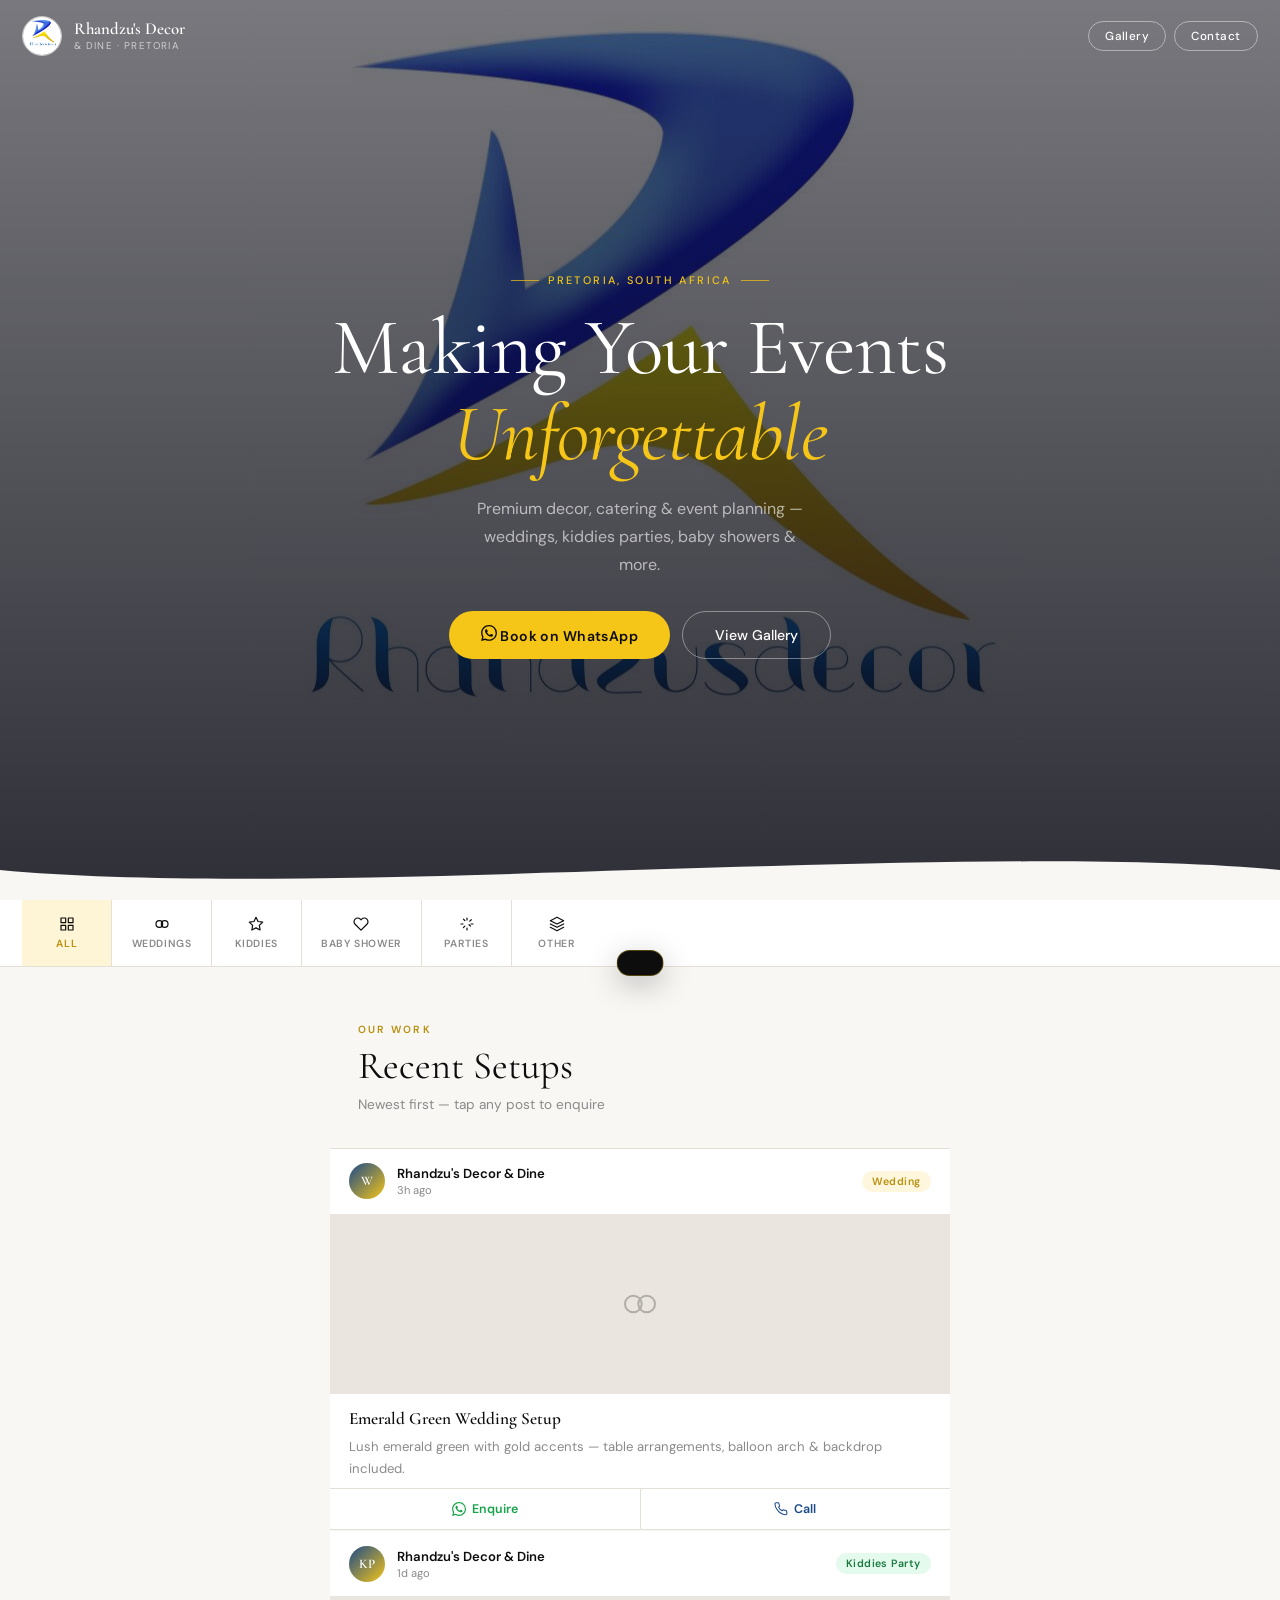
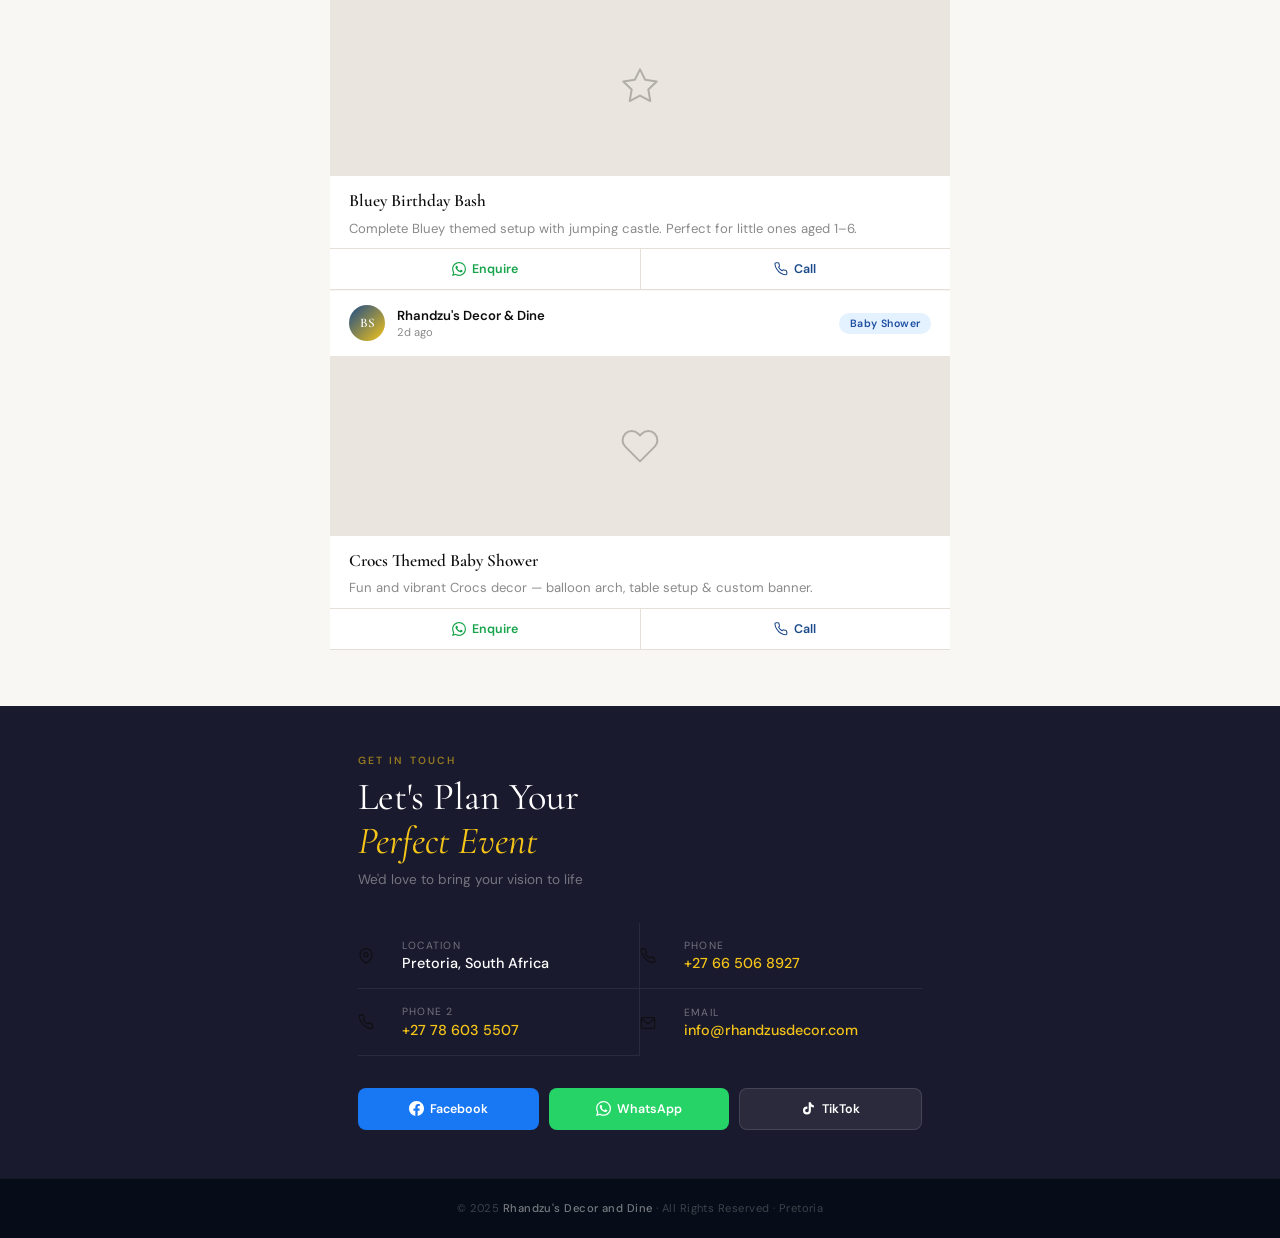
==== commit 50306736: "updated  the logo" ====
--- a/index.html
+++ b/index.html
@@ -9,19 +9,20 @@
   <link rel="preconnect" href="https://fonts.googleapis.com"/>
   <link href="https://fonts.googleapis.com/css2?family=Cormorant+Garamond:ital,wght@0,400;0,600;1,400;1,600&family=DM+Sans:wght@300;400;500;600&display=swap" rel="stylesheet"/>
   <link rel="stylesheet" href="css/style.css"/>
+  <style>
+    .strip-icon svg { display:block; }
+    .c-icon svg { display:block; }
+    .social-btn svg { flex-shrink:0; }
+    .btn-primary svg, .btn-ghost svg { flex-shrink:0; }
+  </style>
 </head>
 <body>
 
   <!-- ─── HEADER ─── -->
   <header class="site-header" id="siteHeader">
     <div class="header-brand">
-      <img
-        src="assets/Logo.jpg"
-        alt="Rhandzu's Decor"
-        class="header-logo"
-        id="logoTrigger"
-        draggable="false"
-      />
+      <img src="assets/Logo.jpg" alt="Rhandzu's Decor"
+        class="header-logo" id="logoTrigger" draggable="false"/>
       <div>
         <div class="brand-name">Rhandzu's Decor</div>
         <div class="brand-sub">&amp; Dine · Pretoria</div>
@@ -37,7 +38,6 @@
   <section class="hero" id="hero">
     <div class="hero-bg" id="heroBg"></div>
     <div class="hero-overlay"></div>
-
     <div class="hero-content">
       <div class="hero-eyebrow">Pretoria, South Africa</div>
       <h1>Making Your Events<br/><em>Unforgettable</em></h1>
@@ -47,13 +47,13 @@
       </p>
       <div class="hero-cta">
         <a href="https://wa.me/27786035507" target="_blank" class="btn-primary">
-          💬 Book on WhatsApp
+          <!-- WhatsApp icon -->
+          <svg width="16" height="16" viewBox="0 0 24 24" fill="currentColor" aria-hidden="true"><path d="M17.472 14.382c-.297-.149-1.758-.867-2.03-.967-.273-.099-.471-.148-.67.15-.197.297-.767.966-.94 1.164-.173.199-.347.223-.644.075-.297-.15-1.255-.463-2.39-1.475-.883-.788-1.48-1.761-1.653-2.059-.173-.297-.018-.458.13-.606.134-.133.298-.347.446-.52.149-.174.198-.298.298-.497.099-.198.05-.371-.025-.52-.075-.149-.669-1.612-.916-2.207-.242-.579-.487-.5-.669-.51a12.8 12.8 0 0 0-.57-.01c-.198 0-.52.074-.792.372-.272.297-1.04 1.016-1.04 2.479 0 1.462 1.065 2.875 1.213 3.074.149.198 2.096 3.2 5.077 4.487.709.306 1.262.489 1.694.625.712.227 1.36.195 1.871.118.571-.085 1.758-.719 2.006-1.413.248-.694.248-1.289.173-1.413-.074-.124-.272-.198-.57-.347m-5.421 7.403h-.004a9.87 9.87 0 0 1-5.031-1.378l-.361-.214-3.741.982.998-3.648-.235-.374a9.86 9.86 0 0 1-1.51-5.26c.001-5.45 4.436-9.884 9.888-9.884 2.64 0 5.122 1.03 6.988 2.898a9.825 9.825 0 0 1 2.893 6.994c-.003 5.45-4.437 9.884-9.885 9.884m8.413-18.297A11.815 11.815 0 0 0 12.05 0C5.495 0 .16 5.335.157 11.892c0 2.096.547 4.142 1.588 5.945L.057 24l6.305-1.654a11.882 11.882 0 0 0 5.683 1.448h.005c6.554 0 11.89-5.335 11.893-11.893a11.821 11.821 0 0 0-3.48-8.413Z"/></svg>
+          Book on WhatsApp
         </a>
         <a href="#gallery" class="btn-ghost">View Gallery</a>
       </div>
     </div>
-
-    <!-- Smooth wave into white -->
     <div class="hero-divider">
       <svg viewBox="0 0 1440 60" preserveAspectRatio="none" xmlns="http://www.w3.org/2000/svg">
         <path d="M0,30 C360,60 1080,0 1440,30 L1440,60 L0,60 Z" fill="#F9F7F4"/>
@@ -63,30 +63,54 @@
 
   <!-- ─── CATEGORY STRIP ─── -->
   <div class="services-strip" id="categoryStrip">
+
     <div class="strip-item active" onclick="filterFeed('all',this)">
-      <span class="strip-icon">✦</span>
+      <span class="strip-icon">
+        <svg width="16" height="16" viewBox="0 0 24 24" fill="none" stroke="currentColor" stroke-width="1.8" stroke-linecap="round" stroke-linejoin="round"><rect x="3" y="3" width="7" height="7"/><rect x="14" y="3" width="7" height="7"/><rect x="14" y="14" width="7" height="7"/><rect x="3" y="14" width="7" height="7"/></svg>
+      </span>
       <span class="strip-label">All</span>
     </div>
+
     <div class="strip-item" onclick="filterFeed('Wedding',this)">
-      <span class="strip-icon">💍</span>
+      <span class="strip-icon">
+        <!-- Two interlocked rings -->
+        <svg width="16" height="16" viewBox="0 0 24 24" fill="none" stroke="currentColor" stroke-width="1.8" stroke-linecap="round" stroke-linejoin="round"><circle cx="8" cy="12" r="5"/><circle cx="16" cy="12" r="5"/></svg>
+      </span>
       <span class="strip-label">Weddings</span>
     </div>
+
     <div class="strip-item" onclick="filterFeed('Kiddies Party',this)">
-      <span class="strip-icon">🎉</span>
+      <span class="strip-icon">
+        <!-- Star / celebration -->
+        <svg width="16" height="16" viewBox="0 0 24 24" fill="none" stroke="currentColor" stroke-width="1.8" stroke-linecap="round" stroke-linejoin="round"><polygon points="12 2 15.09 8.26 22 9.27 17 14.14 18.18 21.02 12 17.77 5.82 21.02 7 14.14 2 9.27 8.91 8.26 12 2"/></svg>
+      </span>
       <span class="strip-label">Kiddies</span>
     </div>
+
     <div class="strip-item" onclick="filterFeed('Baby Shower',this)">
-      <span class="strip-icon">🍼</span>
+      <span class="strip-icon">
+        <!-- Heart -->
+        <svg width="16" height="16" viewBox="0 0 24 24" fill="none" stroke="currentColor" stroke-width="1.8" stroke-linecap="round" stroke-linejoin="round"><path d="M20.84 4.61a5.5 5.5 0 0 0-7.78 0L12 5.67l-1.06-1.06a5.5 5.5 0 0 0-7.78 7.78l1.06 1.06L12 21.23l7.78-7.78 1.06-1.06a5.5 5.5 0 0 0 0-7.78z"/></svg>
+      </span>
       <span class="strip-label">Baby Shower</span>
     </div>
+
     <div class="strip-item" onclick="filterFeed('Party',this)">
-      <span class="strip-icon">🥳</span>
+      <span class="strip-icon">
+        <!-- Sparkle / sunburst -->
+        <svg width="16" height="16" viewBox="0 0 24 24" fill="none" stroke="currentColor" stroke-width="1.8" stroke-linecap="round" stroke-linejoin="round"><path d="M12 3v3m0 12v3M3 12h3m12 0h3m-2.636-6.364-2.121 2.121M8.757 15.243l-2.121 2.121m0-12.728 2.121 2.121m6.364 6.364 2.121 2.121"/></svg>
+      </span>
       <span class="strip-label">Parties</span>
     </div>
+
     <div class="strip-item" onclick="filterFeed('Other',this)">
-      <span class="strip-icon">✨</span>
+      <span class="strip-icon">
+        <!-- Layers -->
+        <svg width="16" height="16" viewBox="0 0 24 24" fill="none" stroke="currentColor" stroke-width="1.8" stroke-linecap="round" stroke-linejoin="round"><polygon points="12 2 2 7 12 12 22 7 12 2"/><polyline points="2 17 12 22 22 17"/><polyline points="2 12 12 17 22 12"/></svg>
+      </span>
       <span class="strip-label">Other</span>
     </div>
+
   </div>
 
   <!-- ─── GALLERY ─── -->
@@ -98,7 +122,9 @@
     </div>
     <div class="feed" id="feedContainer"></div>
     <div class="empty-state" id="emptyState">
-      <div class="empty-icon">📸</div>
+      <div class="empty-icon">
+        <svg width="40" height="40" viewBox="0 0 24 24" fill="none" stroke="currentColor" stroke-width="1.3" stroke-linecap="round" stroke-linejoin="round"><path d="M23 19a2 2 0 0 1-2 2H3a2 2 0 0 1-2-2V8a2 2 0 0 1 2-2h4l2-3h6l2 3h4a2 2 0 0 1 2 2z"/><circle cx="12" cy="13" r="4"/></svg>
+      </div>
       <p>Nothing here yet in this category.<br/>Check back soon!</p>
     </div>
   </section>
@@ -111,47 +137,64 @@
       <div class="section-sub">We'd love to bring your vision to life</div>
 
       <div class="contact-list">
-        <div class="contact-row">
-          <div class="c-icon">📍</div>
+
+        <div class="contact-row">
+          <div class="c-icon">
+            <svg width="16" height="16" viewBox="0 0 24 24" fill="none" stroke="currentColor" stroke-width="1.8" stroke-linecap="round" stroke-linejoin="round"><path d="M21 10c0 7-9 13-9 13s-9-6-9-13a9 9 0 0 1 18 0z"/><circle cx="12" cy="10" r="3"/></svg>
+          </div>
           <div>
             <div class="c-label">Location</div>
             <div class="c-value">Pretoria, South Africa</div>
           </div>
         </div>
-        <div class="contact-row">
-          <div class="c-icon">📞</div>
+
+        <div class="contact-row">
+          <div class="c-icon">
+            <svg width="16" height="16" viewBox="0 0 24 24" fill="none" stroke="currentColor" stroke-width="1.8" stroke-linecap="round" stroke-linejoin="round"><path d="M22 16.92v3a2 2 0 0 1-2.18 2 19.79 19.79 0 0 1-8.63-3.07A19.5 19.5 0 0 1 4.69 12a19.79 19.79 0 0 1-3.07-8.67A2 2 0 0 1 3.6 1.27h3a2 2 0 0 1 2 1.72c.127.96.361 1.903.7 2.81a2 2 0 0 1-.45 2.11L7.91 8.91a16 16 0 0 0 6.06 6.06l.9-.9a2 2 0 0 1 2.11-.45c.907.339 1.85.573 2.81.7a2 2 0 0 1 1.72 2.03z"/></svg>
+          </div>
           <div>
             <div class="c-label">Phone</div>
             <div class="c-value"><a href="tel:+27665068927">+27 66 506 8927</a></div>
           </div>
         </div>
-        <div class="contact-row">
-          <div class="c-icon">📞</div>
+
+        <div class="contact-row">
+          <div class="c-icon">
+            <svg width="16" height="16" viewBox="0 0 24 24" fill="none" stroke="currentColor" stroke-width="1.8" stroke-linecap="round" stroke-linejoin="round"><path d="M22 16.92v3a2 2 0 0 1-2.18 2 19.79 19.79 0 0 1-8.63-3.07A19.5 19.5 0 0 1 4.69 12a19.79 19.79 0 0 1-3.07-8.67A2 2 0 0 1 3.6 1.27h3a2 2 0 0 1 2 1.72c.127.96.361 1.903.7 2.81a2 2 0 0 1-.45 2.11L7.91 8.91a16 16 0 0 0 6.06 6.06l.9-.9a2 2 0 0 1 2.11-.45c.907.339 1.85.573 2.81.7a2 2 0 0 1 1.72 2.03z"/></svg>
+          </div>
           <div>
             <div class="c-label">Phone 2</div>
             <div class="c-value"><a href="tel:+27786035507">+27 78 603 5507</a></div>
           </div>
         </div>
-        <div class="contact-row">
-          <div class="c-icon">📧</div>
+
+        <div class="contact-row">
+          <div class="c-icon">
+            <svg width="16" height="16" viewBox="0 0 24 24" fill="none" stroke="currentColor" stroke-width="1.8" stroke-linecap="round" stroke-linejoin="round"><path d="M4 4h16c1.1 0 2 .9 2 2v12c0 1.1-.9 2-2 2H4c-1.1 0-2-.9-2-2V6c0-1.1.9-2 2-2z"/><polyline points="22,6 12,13 2,6"/></svg>
+          </div>
           <div>
             <div class="c-label">Email</div>
             <div class="c-value"><a href="mailto:info@rhandzusdecor.com">info@rhandzusdecor.com</a></div>
           </div>
         </div>
+
       </div>
 
       <div class="social-row">
         <a href="https://www.facebook.com/rhandzusdecor" target="_blank" class="social-btn fb">
-          🌐 Facebook
+          <svg width="15" height="15" viewBox="0 0 24 24" fill="currentColor" aria-hidden="true"><path d="M24 12.073c0-6.627-5.373-12-12-12s-12 5.373-12 12c0 5.99 4.388 10.954 10.125 11.854v-8.385H7.078v-3.47h3.047V9.43c0-3.007 1.792-4.669 4.533-4.669 1.312 0 2.686.235 2.686.235v2.953H15.83c-1.491 0-1.956.925-1.956 1.874v2.25h3.328l-.532 3.47h-2.796v8.385C19.612 23.027 24 18.062 24 12.073z"/></svg>
+          Facebook
         </a>
         <a href="https://wa.me/27786035507" target="_blank" class="social-btn wa">
-          💬 WhatsApp
+          <svg width="15" height="15" viewBox="0 0 24 24" fill="currentColor" aria-hidden="true"><path d="M17.472 14.382c-.297-.149-1.758-.867-2.03-.967-.273-.099-.471-.148-.67.15-.197.297-.767.966-.94 1.164-.173.199-.347.223-.644.075-.297-.15-1.255-.463-2.39-1.475-.883-.788-1.48-1.761-1.653-2.059-.173-.297-.018-.458.13-.606.134-.133.298-.347.446-.52.149-.174.198-.298.298-.497.099-.198.05-.371-.025-.52-.075-.149-.669-1.612-.916-2.207-.242-.579-.487-.5-.669-.51a12.8 12.8 0 0 0-.57-.01c-.198 0-.52.074-.792.372-.272.297-1.04 1.016-1.04 2.479 0 1.462 1.065 2.875 1.213 3.074.149.198 2.096 3.2 5.077 4.487.709.306 1.262.489 1.694.625.712.227 1.36.195 1.871.118.571-.085 1.758-.719 2.006-1.413.248-.694.248-1.289.173-1.413-.074-.124-.272-.198-.57-.347m-5.421 7.403h-.004a9.87 9.87 0 0 1-5.031-1.378l-.361-.214-3.741.982.998-3.648-.235-.374a9.86 9.86 0 0 1-1.51-5.26c.001-5.45 4.436-9.884 9.888-9.884 2.64 0 5.122 1.03 6.988 2.898a9.825 9.825 0 0 1 2.893 6.994c-.003 5.45-4.437 9.884-9.885 9.884m8.413-18.297A11.815 11.815 0 0 0 12.05 0C5.495 0 .16 5.335.157 11.892c0 2.096.547 4.142 1.588 5.945L.057 24l6.305-1.654a11.882 11.882 0 0 0 5.683 1.448h.005c6.554 0 11.89-5.335 11.893-11.893a11.821 11.821 0 0 0-3.48-8.413Z"/></svg>
+          WhatsApp
         </a>
         <a href="https://www.tiktok.com/@rhandzusdecor" target="_blank" class="social-btn tt">
-          🎵 TikTok
-        </a>
-      </div>
+          <svg width="15" height="15" viewBox="0 0 24 24" fill="currentColor" aria-hidden="true"><path d="M19.59 6.69a4.83 4.83 0 0 1-3.77-4.25V2h-3.45v13.67a2.89 2.89 0 0 1-2.88 2.5 2.89 2.89 0 0 1-2.89-2.89 2.89 2.89 0 0 1 2.89-2.89c.28 0 .54.04.79.1V9.01a6.33 6.33 0 0 0-.79-.05 6.34 6.34 0 0 0-6.34 6.34 6.34 6.34 0 0 0 6.34 6.34 6.34 6.34 0 0 0 6.33-6.34V8.69a8.18 8.18 0 0 0 4.78 1.52V6.76a4.85 4.85 0 0 1-1.01-.07z"/></svg>
+          TikTok
+        </a>
+      </div>
+
     </div>
   </section>
 
@@ -160,24 +203,24 @@
     <p>© 2025 <b>Rhandzu's Decor and Dine</b> · All Rights Reserved · Pretoria</p>
   </footer>
 
-  <!-- ─── TOAST ─── -->
   <div class="toast" id="toast"></div>
 
+  <script src="js/icons.js"></script>
   <script src="js/feed.js"></script>
   <script>
-    // ── Header scroll effect ──
+    // Header scroll
     const header = document.getElementById('siteHeader');
     window.addEventListener('scroll', () => {
       header.classList.toggle('scrolled', window.scrollY > 60);
     }, { passive: true });
 
-    // ── Hero bg lazy load + subtle zoom ──
+    // Hero bg load
     const heroBg = document.getElementById('heroBg');
     const img = new Image();
     img.onload = () => heroBg.classList.add('loaded');
     img.src = 'assets/Logo.jpg';
 
-    // ── Logo tap × 5 → admin ──
+    // Logo tap x5 → admin
     (function() {
       let count = 0, timer = null;
       document.getElementById('logoTrigger').addEventListener('click', () => {
@@ -188,11 +231,10 @@
       });
     })();
 
-    // ── Strip filter helper (called by onclick) ──
+    // Strip filter
     function filterFeed(cat, el) {
       document.querySelectorAll('.strip-item').forEach(i => i.classList.remove('active'));
       el.classList.add('active');
-      // feed.js exposes this
       if (typeof window.applyFilter === 'function') window.applyFilter(cat);
     }
   </script>
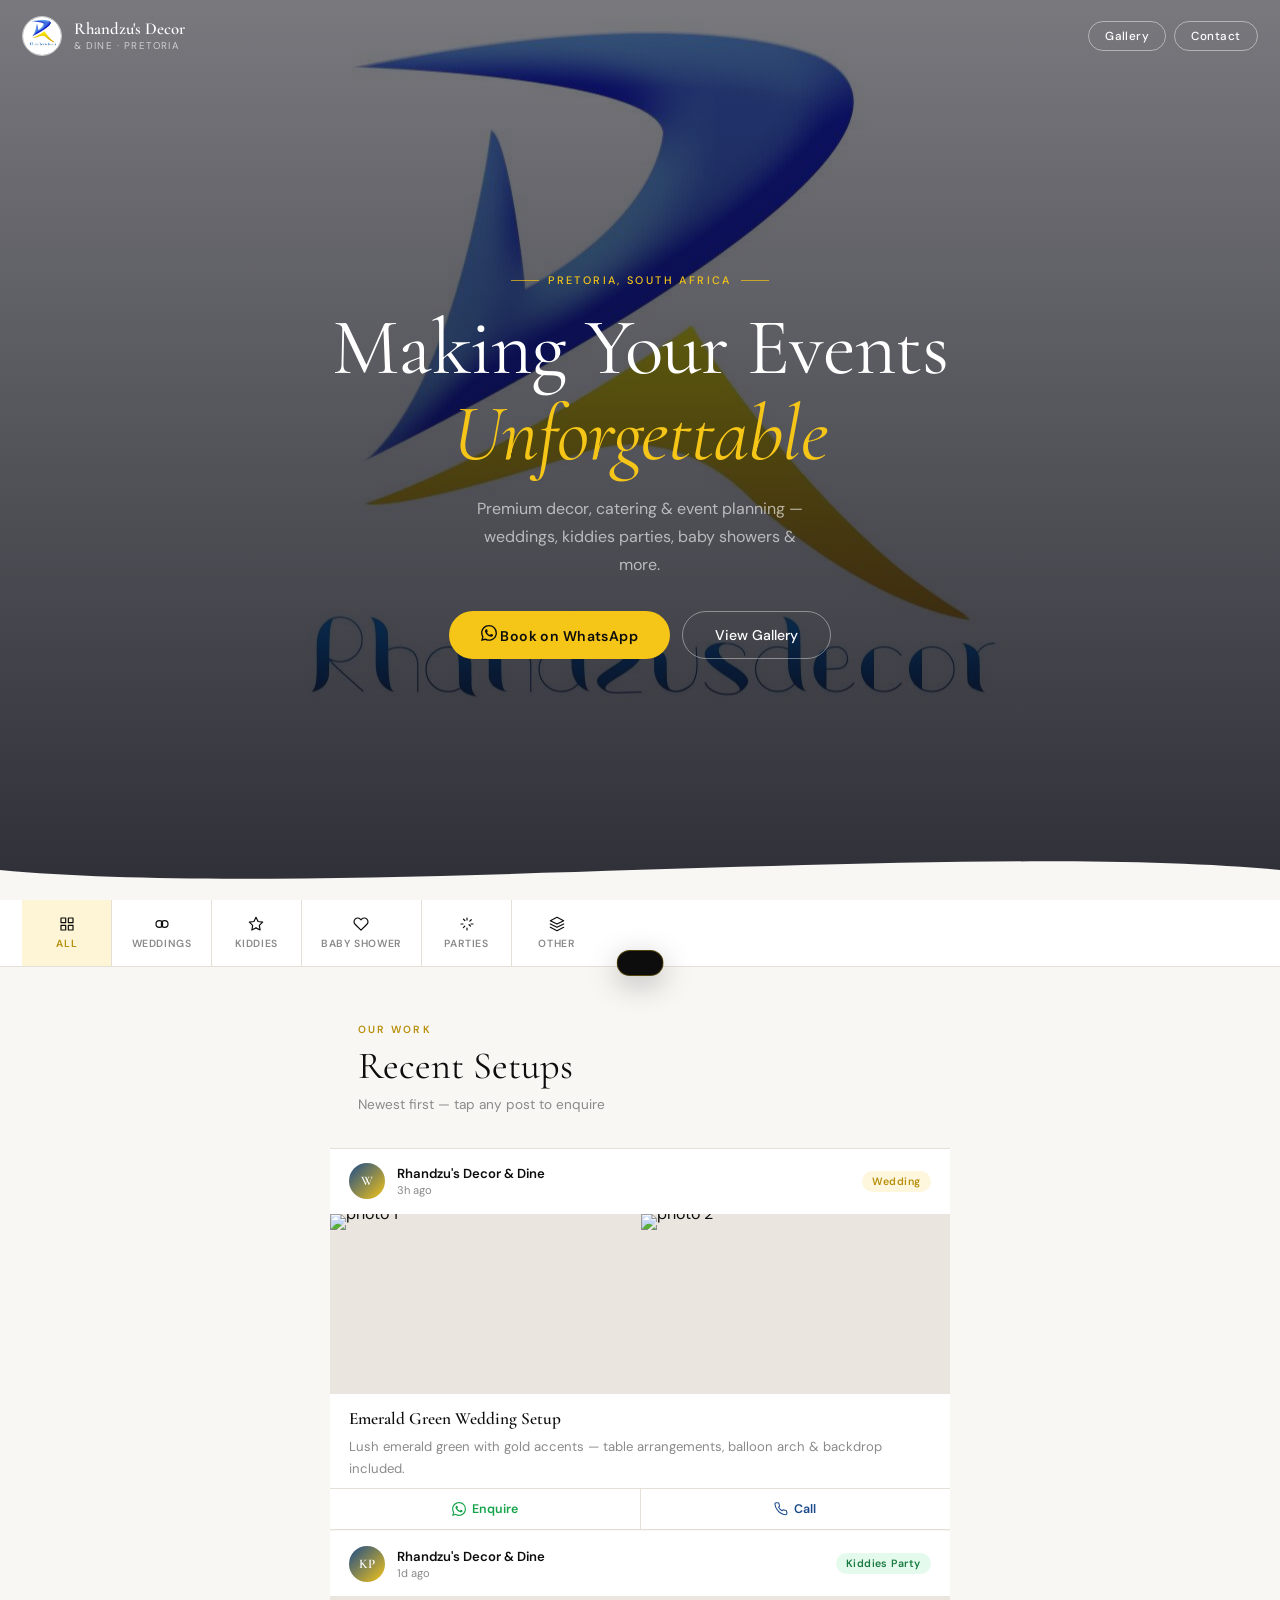
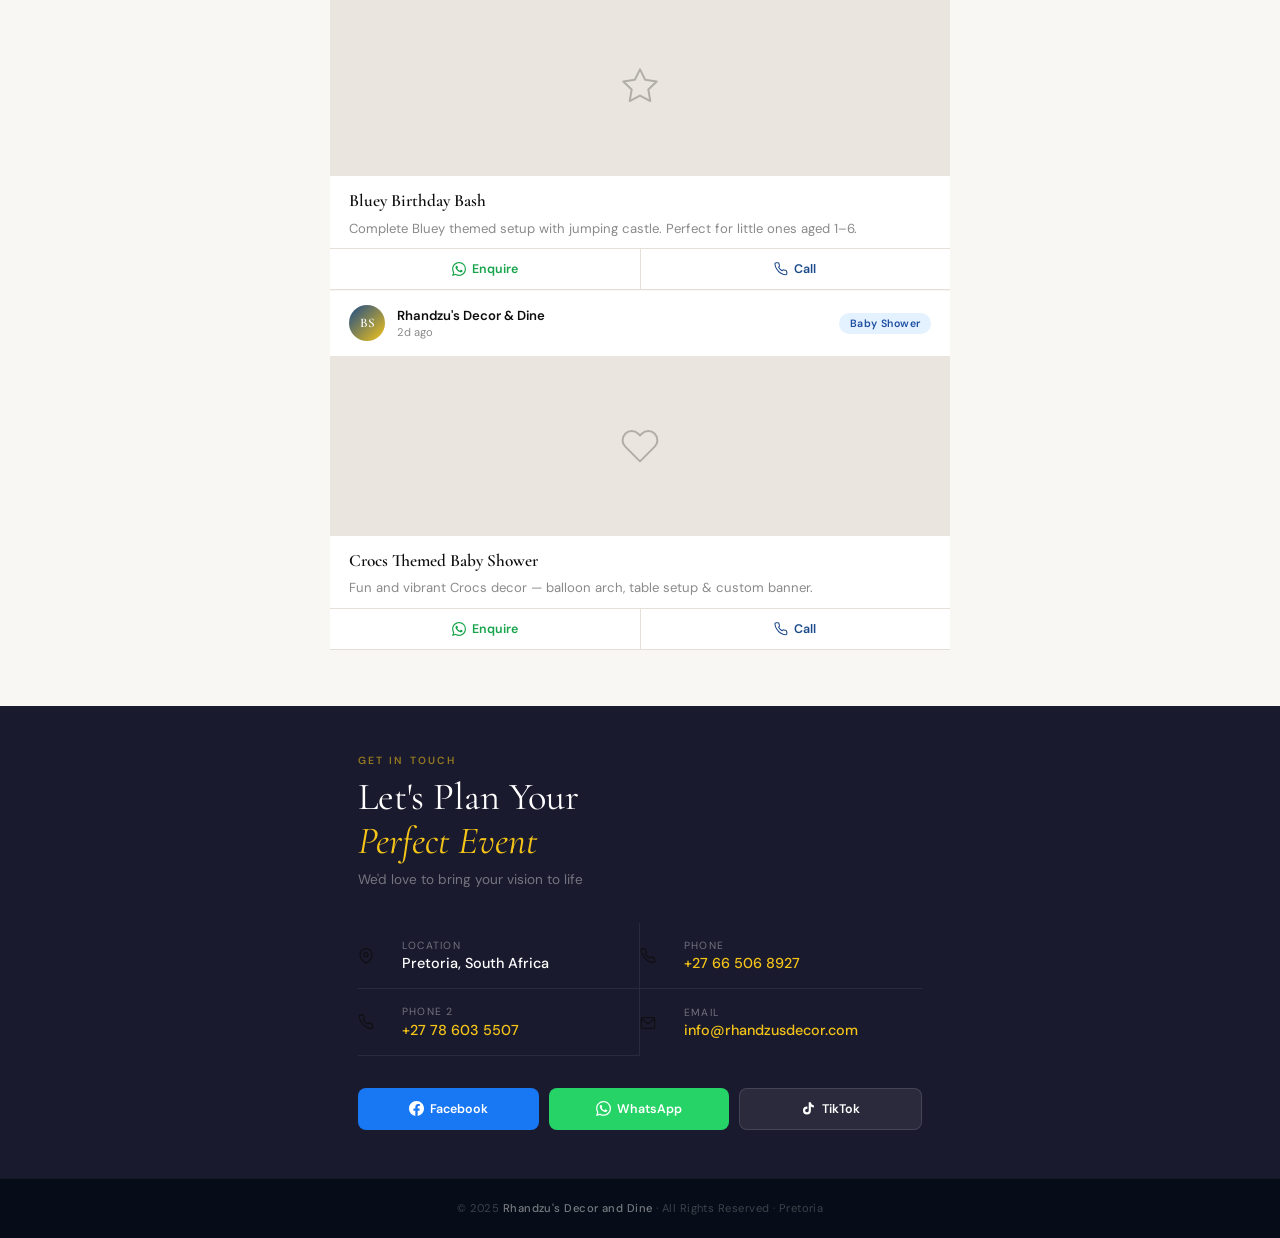
==== commit 8b944c69: "fixed the tiik tok button" ====
--- a/index.html
+++ b/index.html
@@ -189,7 +189,7 @@
           <svg width="15" height="15" viewBox="0 0 24 24" fill="currentColor" aria-hidden="true"><path d="M17.472 14.382c-.297-.149-1.758-.867-2.03-.967-.273-.099-.471-.148-.67.15-.197.297-.767.966-.94 1.164-.173.199-.347.223-.644.075-.297-.15-1.255-.463-2.39-1.475-.883-.788-1.48-1.761-1.653-2.059-.173-.297-.018-.458.13-.606.134-.133.298-.347.446-.52.149-.174.198-.298.298-.497.099-.198.05-.371-.025-.52-.075-.149-.669-1.612-.916-2.207-.242-.579-.487-.5-.669-.51a12.8 12.8 0 0 0-.57-.01c-.198 0-.52.074-.792.372-.272.297-1.04 1.016-1.04 2.479 0 1.462 1.065 2.875 1.213 3.074.149.198 2.096 3.2 5.077 4.487.709.306 1.262.489 1.694.625.712.227 1.36.195 1.871.118.571-.085 1.758-.719 2.006-1.413.248-.694.248-1.289.173-1.413-.074-.124-.272-.198-.57-.347m-5.421 7.403h-.004a9.87 9.87 0 0 1-5.031-1.378l-.361-.214-3.741.982.998-3.648-.235-.374a9.86 9.86 0 0 1-1.51-5.26c.001-5.45 4.436-9.884 9.888-9.884 2.64 0 5.122 1.03 6.988 2.898a9.825 9.825 0 0 1 2.893 6.994c-.003 5.45-4.437 9.884-9.885 9.884m8.413-18.297A11.815 11.815 0 0 0 12.05 0C5.495 0 .16 5.335.157 11.892c0 2.096.547 4.142 1.588 5.945L.057 24l6.305-1.654a11.882 11.882 0 0 0 5.683 1.448h.005c6.554 0 11.89-5.335 11.893-11.893a11.821 11.821 0 0 0-3.48-8.413Z"/></svg>
           WhatsApp
         </a>
-        <a href="https://www.tiktok.com/@rhandzusdecor" target="_blank" class="social-btn tt">
+        <a href="https://www.tiktok.com/@rhandzudedicate?is_from_webapp=1&sender_device=pc" target="_blank" class="social-btn tt">
           <svg width="15" height="15" viewBox="0 0 24 24" fill="currentColor" aria-hidden="true"><path d="M19.59 6.69a4.83 4.83 0 0 1-3.77-4.25V2h-3.45v13.67a2.89 2.89 0 0 1-2.88 2.5 2.89 2.89 0 0 1-2.89-2.89 2.89 2.89 0 0 1 2.89-2.89c.28 0 .54.04.79.1V9.01a6.33 6.33 0 0 0-.79-.05 6.34 6.34 0 0 0-6.34 6.34 6.34 6.34 0 0 0 6.34 6.34 6.34 6.34 0 0 0 6.33-6.34V8.69a8.18 8.18 0 0 0 4.78 1.52V6.76a4.85 4.85 0 0 1-1.01-.07z"/></svg>
           TikTok
         </a>
